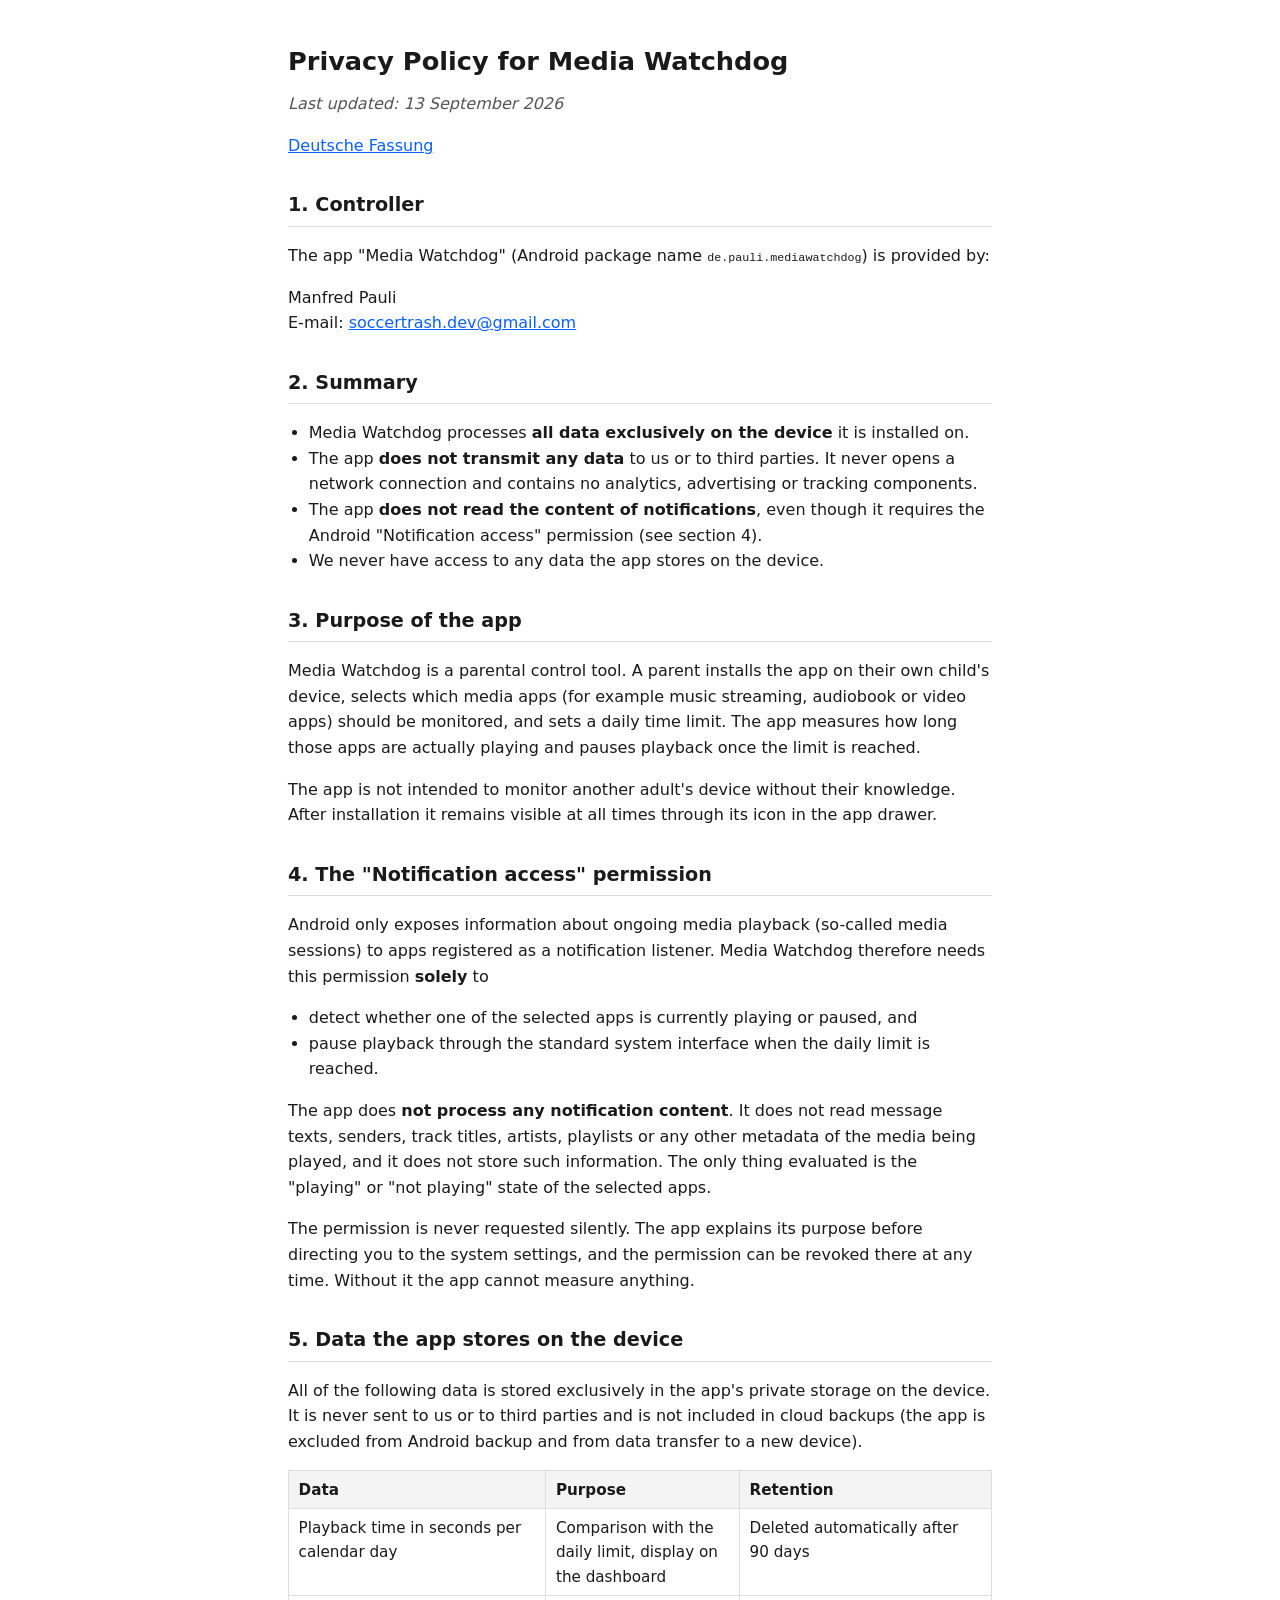
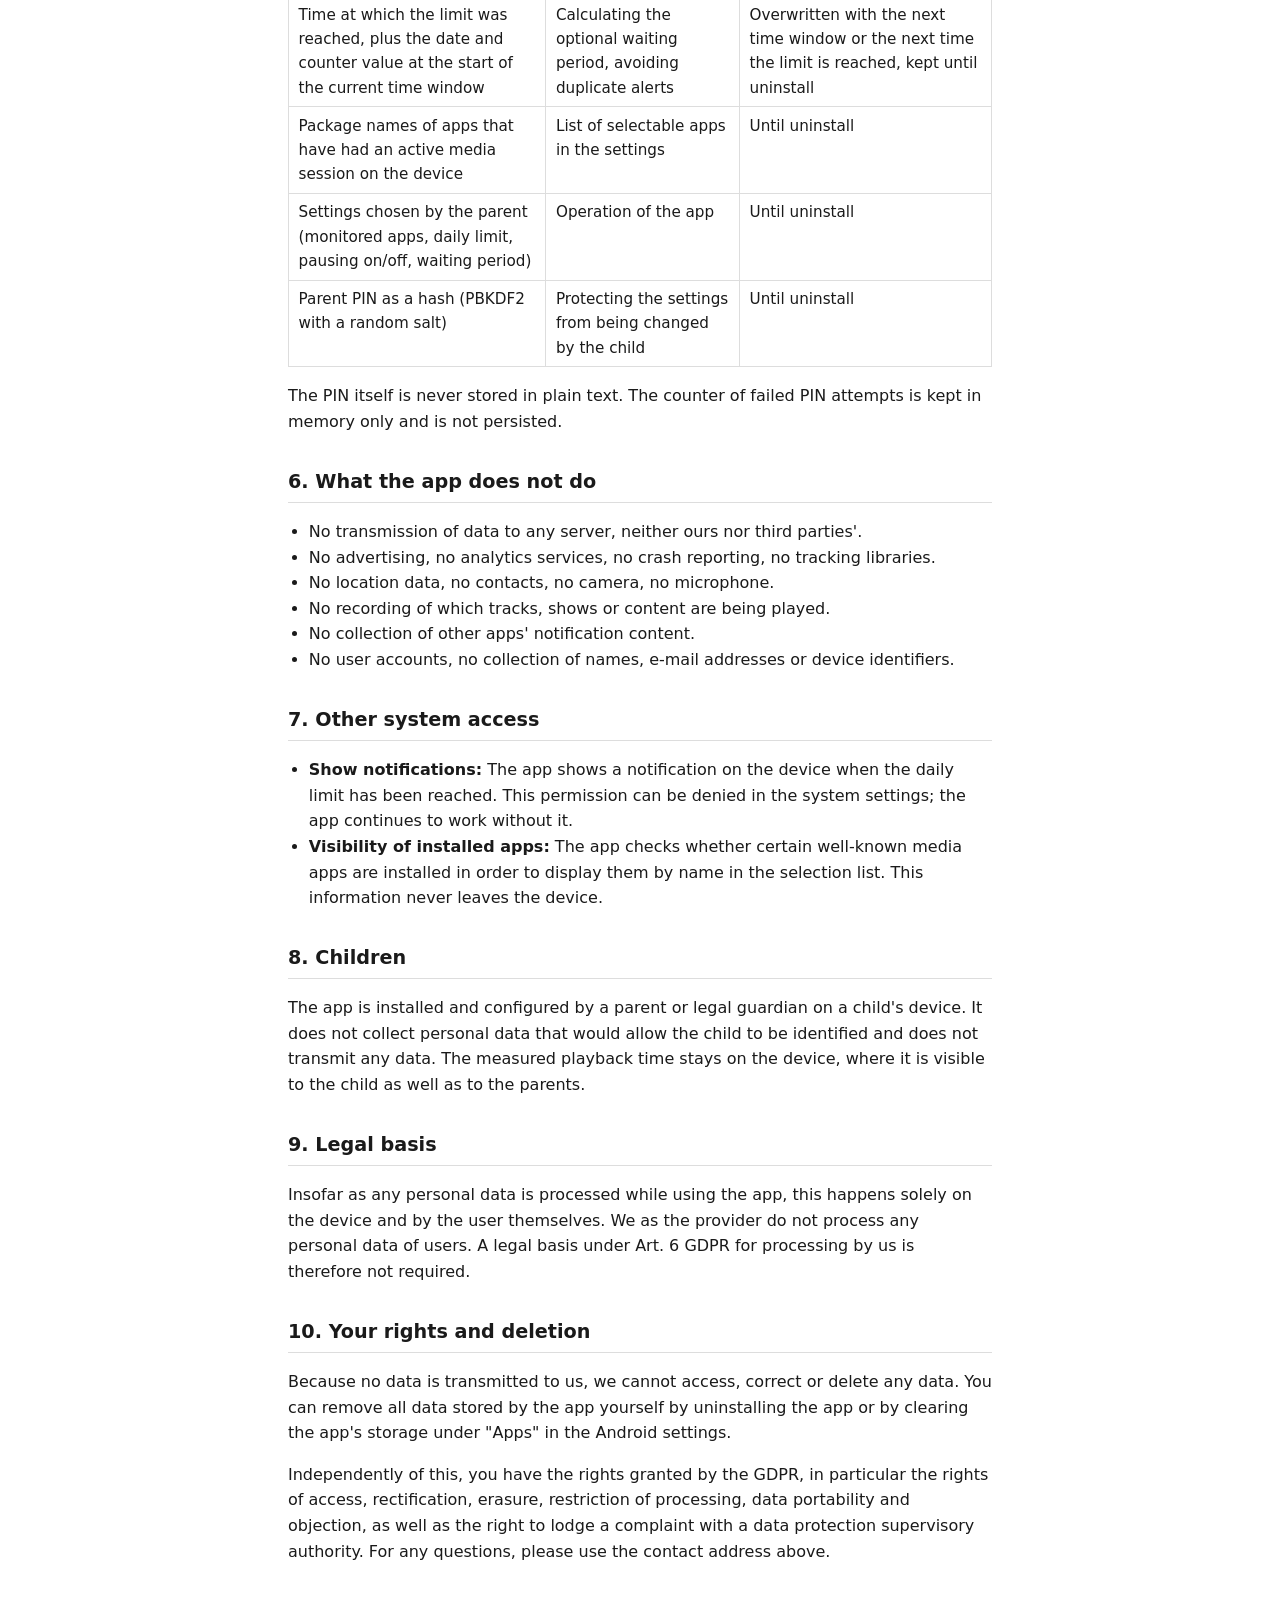
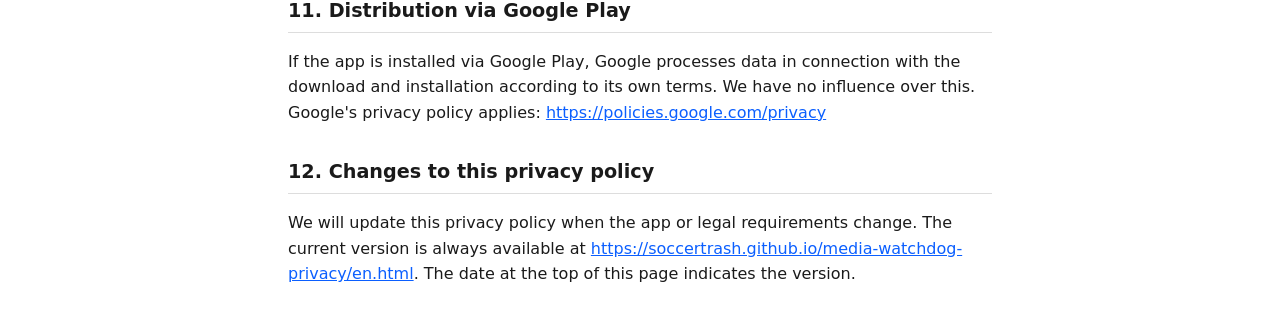
==== en.html @ d50336af "Datenschutzerklärung für die App Media Watchdog Erzeugt aus docs/datenschutz.md und docs/privacy.md " ====
<!DOCTYPE html>
<html lang="en">
<head>
<meta charset="utf-8">
<meta name="viewport" content="width=device-width, initial-scale=1">
<title>Privacy Policy for Media Watchdog</title>
<link rel="stylesheet" href="style.css">
</head>
<body>

<h1>Privacy Policy for Media Watchdog</h1>
<p class="stand">Last updated: 13 September 2026</p>
<p class="lang-switch"><a href="https://soccertrash.github.io/media-watchdog-privacy/">Deutsche Fassung</a></p>

<h2>1. Controller</h2>
<p>The app "Media Watchdog" (Android package name <code>de.pauli.mediawatchdog</code>) is provided by:</p>
<p>Manfred Pauli<br>
E-mail: <a href="mailto:soccertrash.dev@gmail.com">soccertrash.dev@gmail.com</a></p>

<h2>2. Summary</h2>
<ul>
  <li>Media Watchdog processes <strong>all data exclusively on the device</strong> it is installed on.</li>
  <li>The app <strong>does not transmit any data</strong> to us or to third parties. It never opens a network connection and contains no analytics, advertising or tracking components.</li>
  <li>The app <strong>does not read the content of notifications</strong>, even though it requires the Android "Notification access" permission (see section 4).</li>
  <li>We never have access to any data the app stores on the device.</li>
</ul>

<h2>3. Purpose of the app</h2>
<p>Media Watchdog is a parental control tool. A parent installs the app on their own child's device, selects which media apps (for example music streaming, audiobook or video apps) should be monitored, and sets a daily time limit. The app measures how long those apps are actually playing and pauses playback once the limit is reached.</p>
<p>The app is not intended to monitor another adult's device without their knowledge. After installation it remains visible at all times through its icon in the app drawer.</p>

<h2>4. The "Notification access" permission</h2>
<p>Android only exposes information about ongoing media playback (so-called media sessions) to apps registered as a notification listener. Media Watchdog therefore needs this permission <strong>solely</strong> to</p>
<ul>
  <li>detect whether one of the selected apps is currently playing or paused, and</li>
  <li>pause playback through the standard system interface when the daily limit is reached.</li>
</ul>
<p>The app does <strong>not process any notification content</strong>. It does not read message texts, senders, track titles, artists, playlists or any other metadata of the media being played, and it does not store such information. The only thing evaluated is the "playing" or "not playing" state of the selected apps.</p>
<p>The permission is never requested silently. The app explains its purpose before directing you to the system settings, and the permission can be revoked there at any time. Without it the app cannot measure anything.</p>

<h2>5. Data the app stores on the device</h2>
<p>All of the following data is stored exclusively in the app's private storage on the device. It is never sent to us or to third parties and is not included in cloud backups (the app is excluded from Android backup and from data transfer to a new device).</p>
<table>
  <thead><tr><th>Data</th><th>Purpose</th><th>Retention</th></tr></thead>
  <tbody>
    <tr><td>Playback time in seconds per calendar day</td><td>Comparison with the daily limit, display on the dashboard</td><td>Deleted automatically after 90 days</td></tr>
    <tr><td>Time at which the limit was reached, plus the date and counter value at the start of the current time window</td><td>Calculating the optional waiting period, avoiding duplicate alerts</td><td>Overwritten with the next time window or the next time the limit is reached, kept until uninstall</td></tr>
    <tr><td>Package names of apps that have had an active media session on the device</td><td>List of selectable apps in the settings</td><td>Until uninstall</td></tr>
    <tr><td>Settings chosen by the parent (monitored apps, daily limit, pausing on/off, waiting period)</td><td>Operation of the app</td><td>Until uninstall</td></tr>
    <tr><td>Parent PIN as a hash (PBKDF2 with a random salt)</td><td>Protecting the settings from being changed by the child</td><td>Until uninstall</td></tr>
  </tbody>
</table>
<p>The PIN itself is never stored in plain text. The counter of failed PIN attempts is kept in memory only and is not persisted.</p>

<h2>6. What the app does not do</h2>
<ul>
  <li>No transmission of data to any server, neither ours nor third parties'.</li>
  <li>No advertising, no analytics services, no crash reporting, no tracking libraries.</li>
  <li>No location data, no contacts, no camera, no microphone.</li>
  <li>No recording of which tracks, shows or content are being played.</li>
  <li>No collection of other apps' notification content.</li>
  <li>No user accounts, no collection of names, e-mail addresses or device identifiers.</li>
</ul>

<h2>7. Other system access</h2>
<ul>
  <li><strong>Show notifications:</strong> The app shows a notification on the device when the daily limit has been reached. This permission can be denied in the system settings; the app continues to work without it.</li>
  <li><strong>Visibility of installed apps:</strong> The app checks whether certain well-known media apps are installed in order to display them by name in the selection list. This information never leaves the device.</li>
</ul>

<h2>8. Children</h2>
<p>The app is installed and configured by a parent or legal guardian on a child's device. It does not collect personal data that would allow the child to be identified and does not transmit any data. The measured playback time stays on the device, where it is visible to the child as well as to the parents.</p>

<h2>9. Legal basis</h2>
<p>Insofar as any personal data is processed while using the app, this happens solely on the device and by the user themselves. We as the provider do not process any personal data of users. A legal basis under Art. 6 GDPR for processing by us is therefore not required.</p>

<h2>10. Your rights and deletion</h2>
<p>Because no data is transmitted to us, we cannot access, correct or delete any data. You can remove all data stored by the app yourself by uninstalling the app or by clearing the app's storage under "Apps" in the Android settings.</p>
<p>Independently of this, you have the rights granted by the GDPR, in particular the rights of access, rectification, erasure, restriction of processing, data portability and objection, as well as the right to lodge a complaint with a data protection supervisory authority. For any questions, please use the contact address above.</p>

<h2>11. Distribution via Google Play</h2>
<p>If the app is installed via Google Play, Google processes data in connection with the download and installation according to its own terms. We have no influence over this. Google's privacy policy applies: <a href="https://policies.google.com/privacy">https://policies.google.com/privacy</a></p>

<h2>12. Changes to this privacy policy</h2>
<p>We will update this privacy policy when the app or legal requirements change. The current version is always available at <a href="https://soccertrash.github.io/media-watchdog-privacy/en.html">https://soccertrash.github.io/media-watchdog-privacy/en.html</a>. The date at the top of this page indicates the version.</p>

</body>
</html>
---- style.css ----
:root { color-scheme: light dark; }
body {
  font-family: system-ui, -apple-system, "Segoe UI", sans-serif;
  max-width: 44rem; margin: 0 auto; padding: 1.5rem;
  line-height: 1.6; color: #1a1a1a; background: #ffffff;
}
h1 { font-size: 1.6rem; }
h2 { font-size: 1.2rem; margin-top: 2rem; border-bottom: 1px solid #ddd; padding-bottom: 0.3rem; }
.stand { color: #555; font-style: italic; margin-top: -0.5rem; }
.lang-switch { margin: 1rem 0 2rem; }
a { color: #0b5fff; }
ul { padding-left: 1.3rem; }
footer { margin-top: 3rem; color: #555; font-size: 0.9rem; }
@media (prefers-color-scheme: dark) {
  body { background: #121212; color: #e6e6e6; }
  h2 { border-bottom-color: #333; }
  .stand, footer { color: #aaa; }
  a { color: #7fb0ff; }
}
table { border-collapse: collapse; width: 100%; margin: 1rem 0; font-size: 0.95rem; }
th, td { border: 1px solid #ddd; padding: 0.4rem 0.6rem; text-align: left; vertical-align: top; }
th { background: #f4f4f4; }
code { font-size: 0.9em; }
@media (prefers-color-scheme: dark) {
  th, td { border-color: #333; }
  th { background: #1e1e1e; }
}
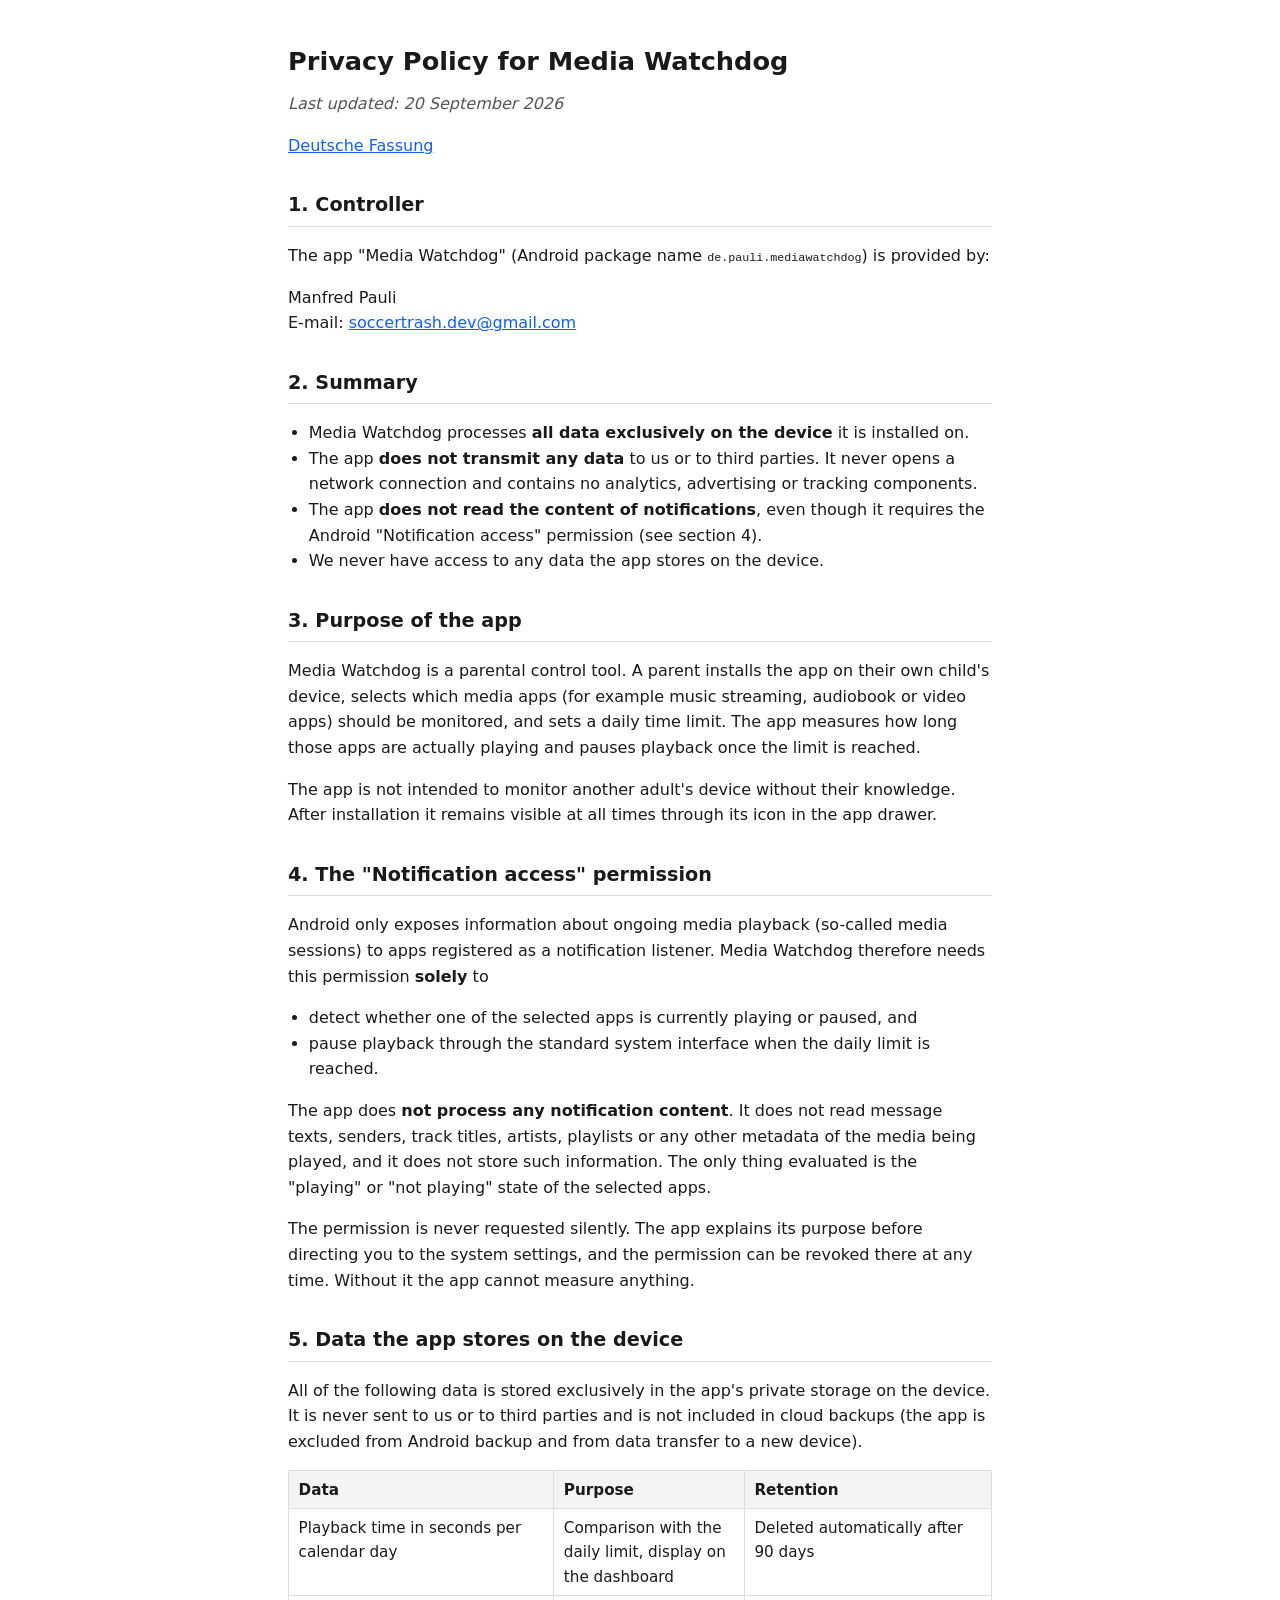
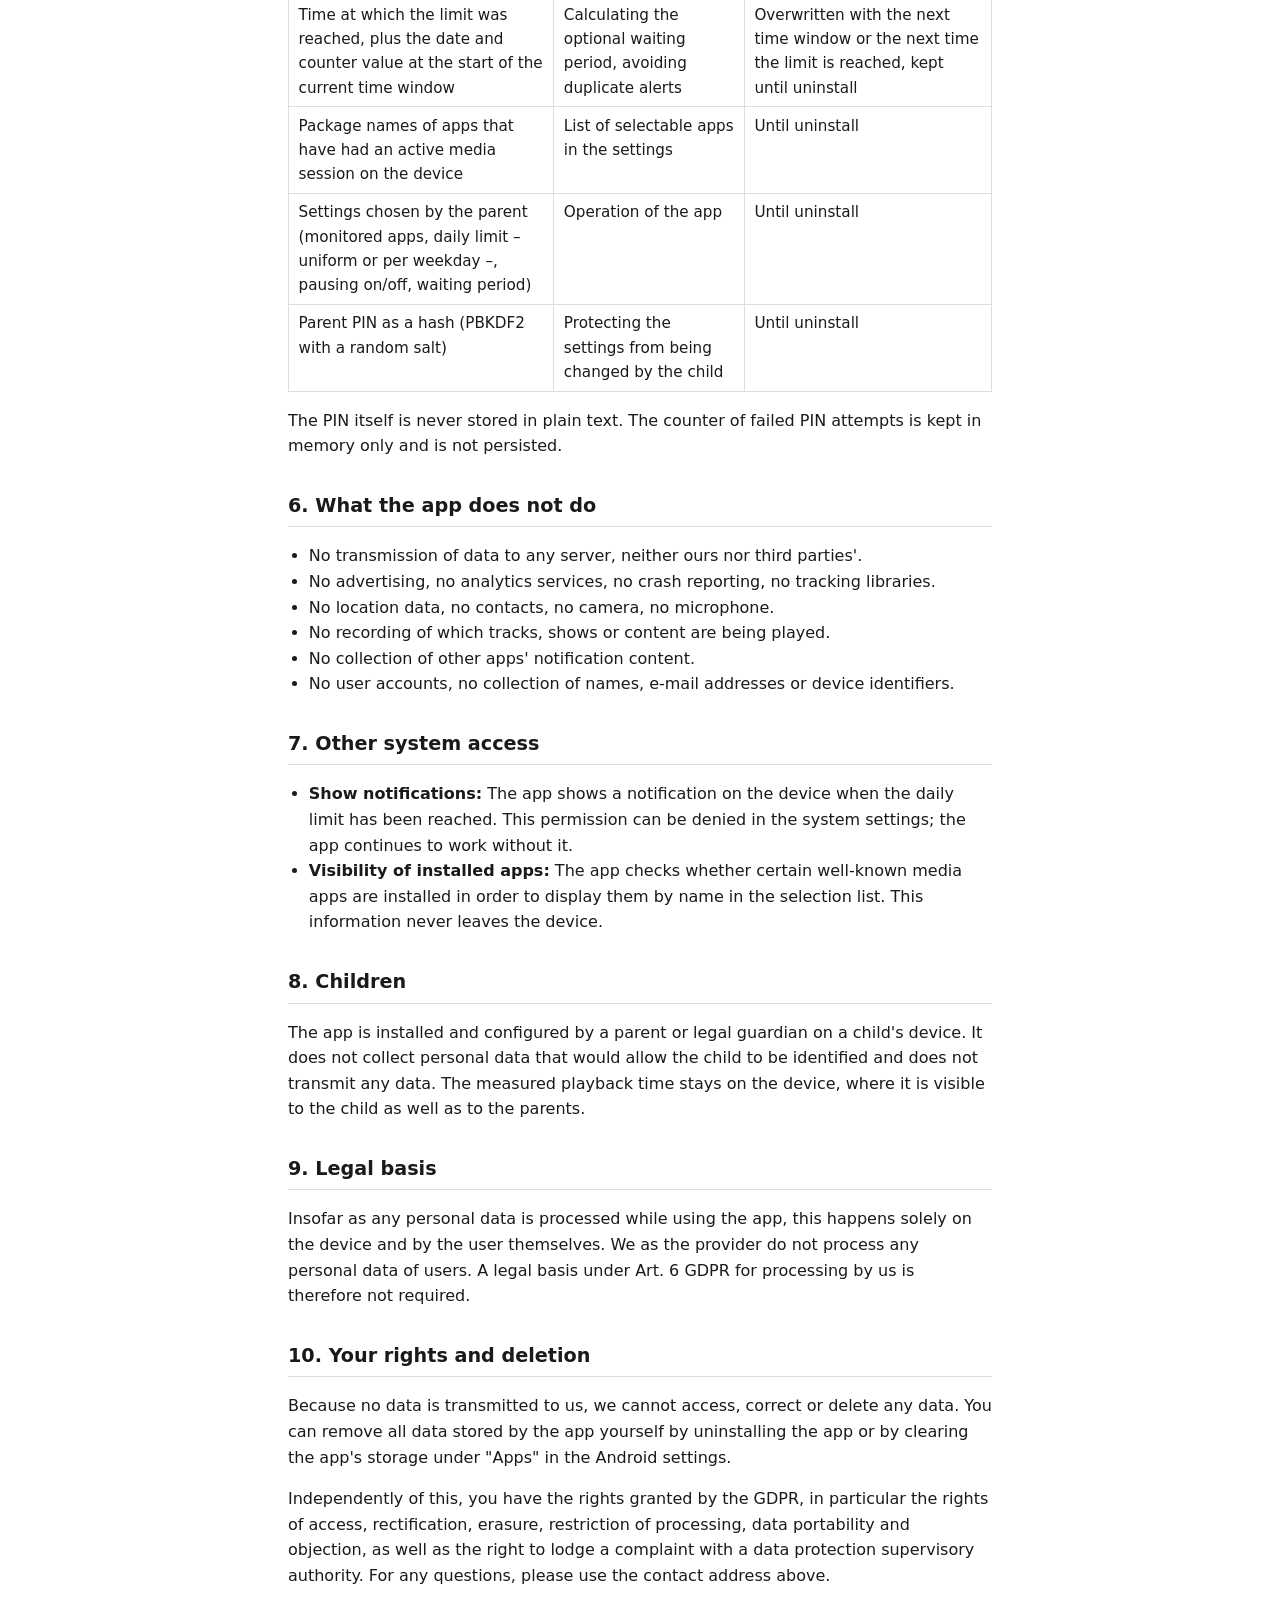
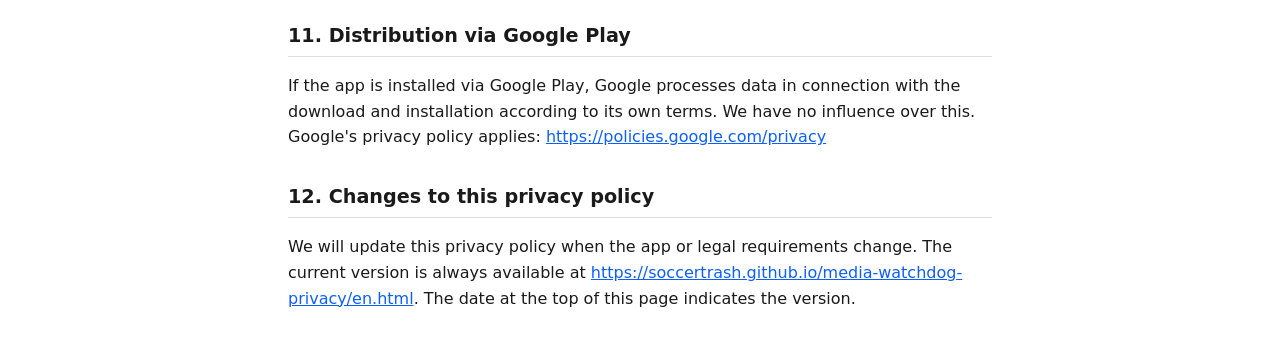
==== commit 8600b474: "Tageslimit einheitlich oder je Wochentag, Stand 20.09.2026 Erzeugt aus docs/datenschutz.md und docs/" ====
--- a/en.html
+++ b/en.html
@@ -9,7 +9,7 @@
 <body>
 
 <h1>Privacy Policy for Media Watchdog</h1>
-<p class="stand">Last updated: 13 September 2026</p>
+<p class="stand">Last updated: 20 September 2026</p>
 <p class="lang-switch"><a href="https://soccertrash.github.io/media-watchdog-privacy/">Deutsche Fassung</a></p>
 
 <h2>1. Controller</h2>
@@ -46,7 +46,7 @@
     <tr><td>Playback time in seconds per calendar day</td><td>Comparison with the daily limit, display on the dashboard</td><td>Deleted automatically after 90 days</td></tr>
     <tr><td>Time at which the limit was reached, plus the date and counter value at the start of the current time window</td><td>Calculating the optional waiting period, avoiding duplicate alerts</td><td>Overwritten with the next time window or the next time the limit is reached, kept until uninstall</td></tr>
     <tr><td>Package names of apps that have had an active media session on the device</td><td>List of selectable apps in the settings</td><td>Until uninstall</td></tr>
-    <tr><td>Settings chosen by the parent (monitored apps, daily limit, pausing on/off, waiting period)</td><td>Operation of the app</td><td>Until uninstall</td></tr>
+    <tr><td>Settings chosen by the parent (monitored apps, daily limit – uniform or per weekday –, pausing on/off, waiting period)</td><td>Operation of the app</td><td>Until uninstall</td></tr>
     <tr><td>Parent PIN as a hash (PBKDF2 with a random salt)</td><td>Protecting the settings from being changed by the child</td><td>Until uninstall</td></tr>
   </tbody>
 </table>
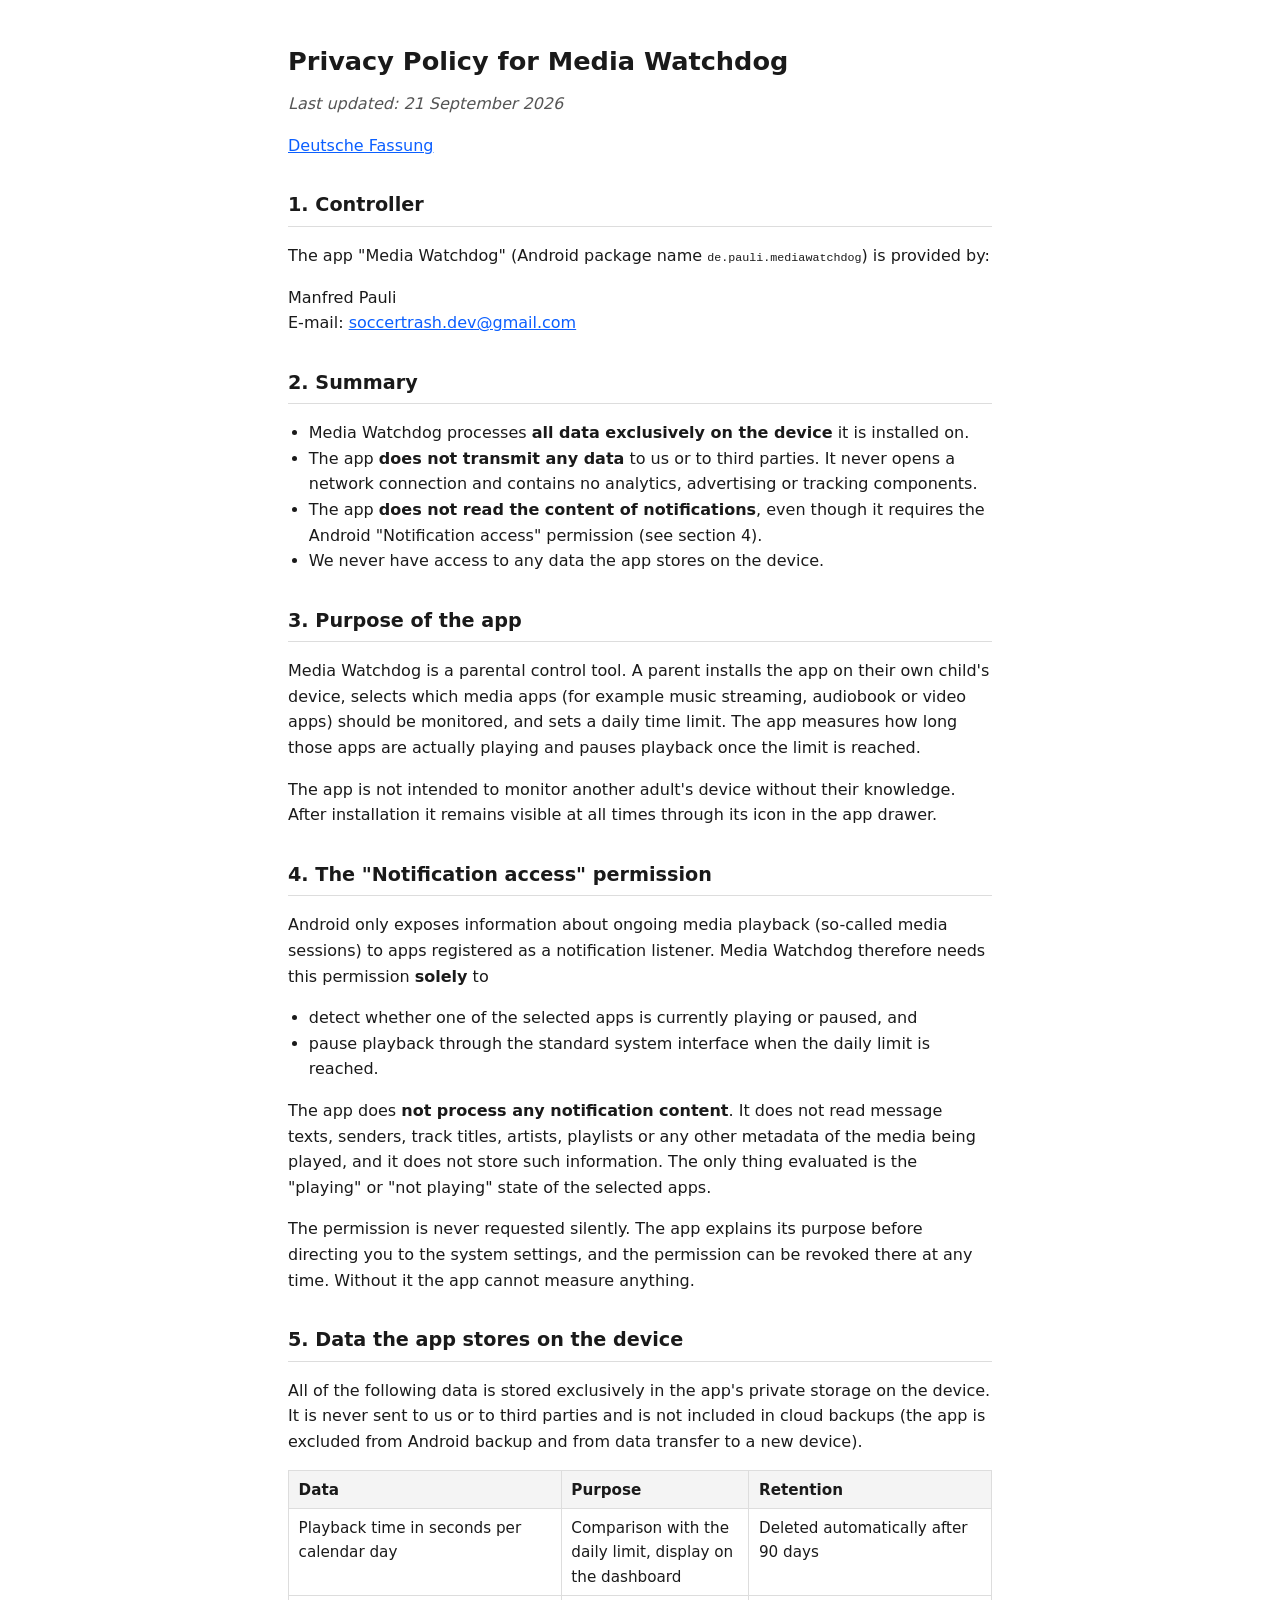
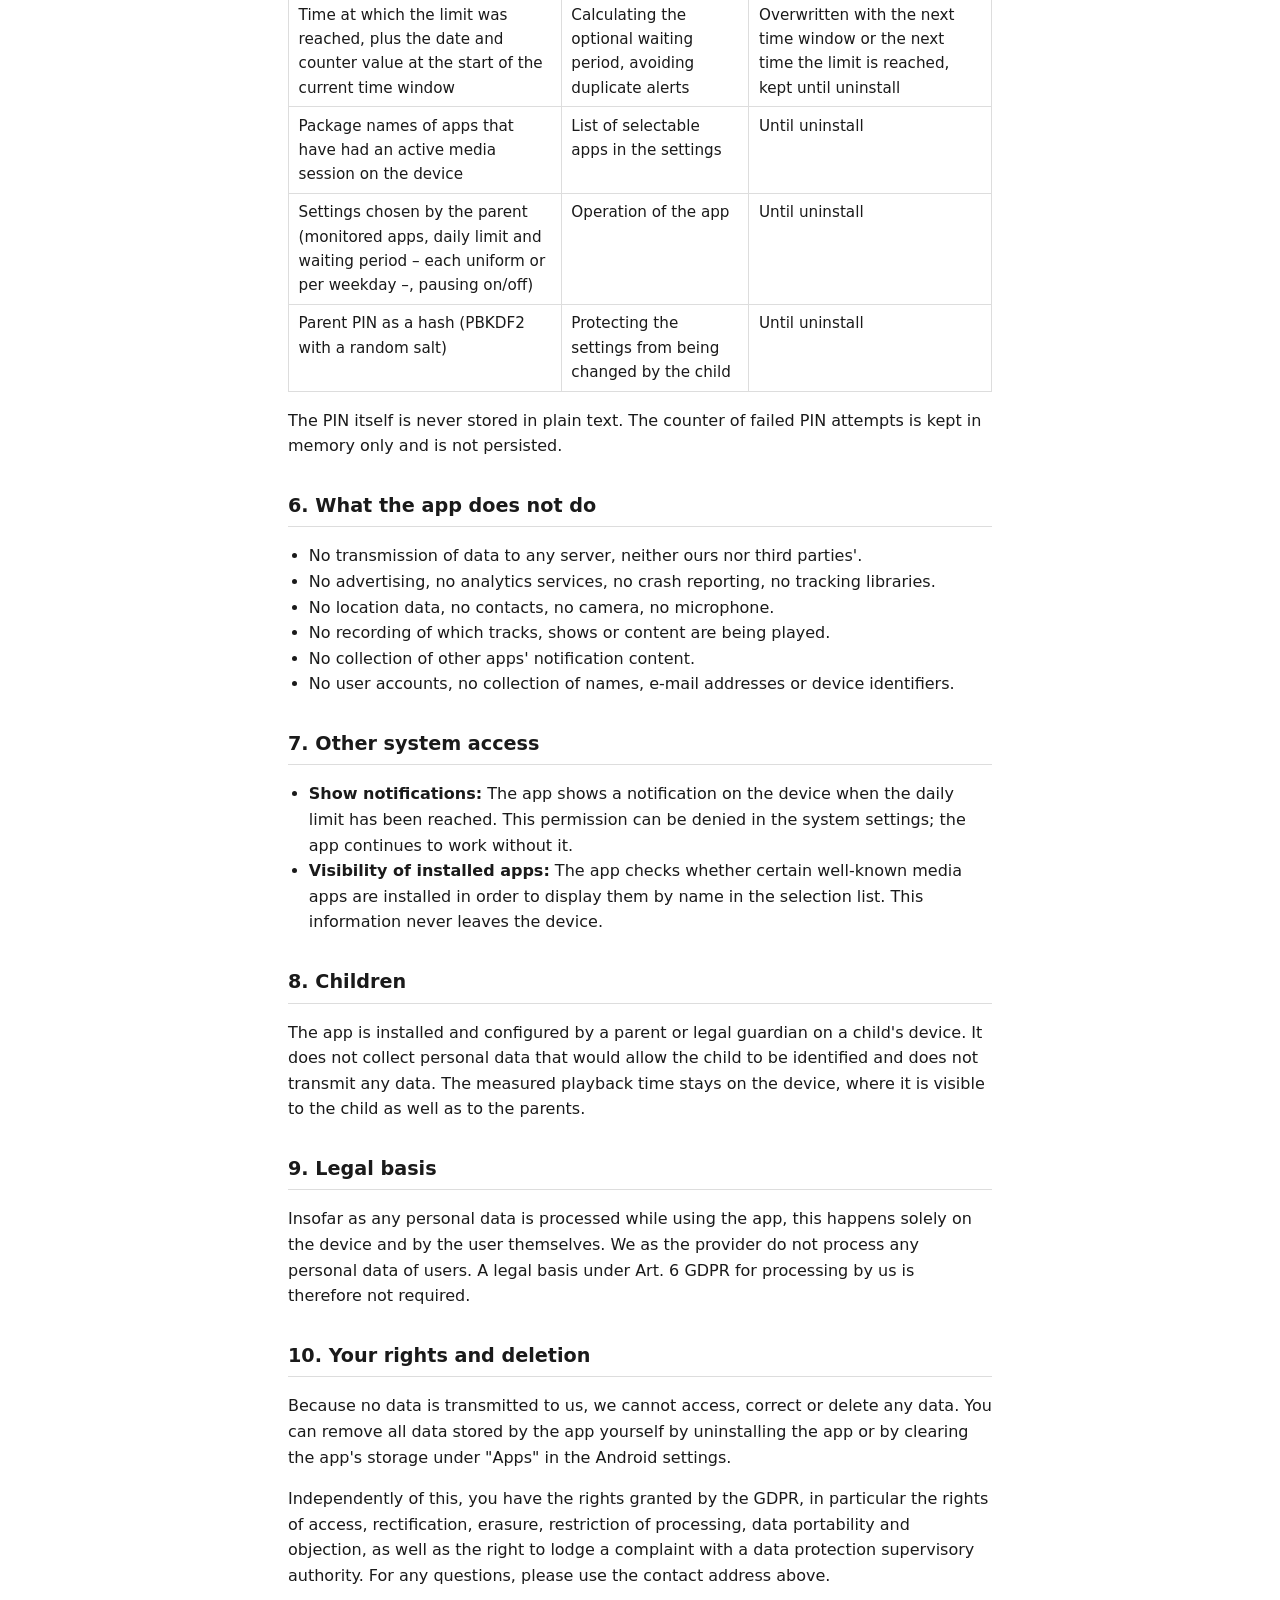
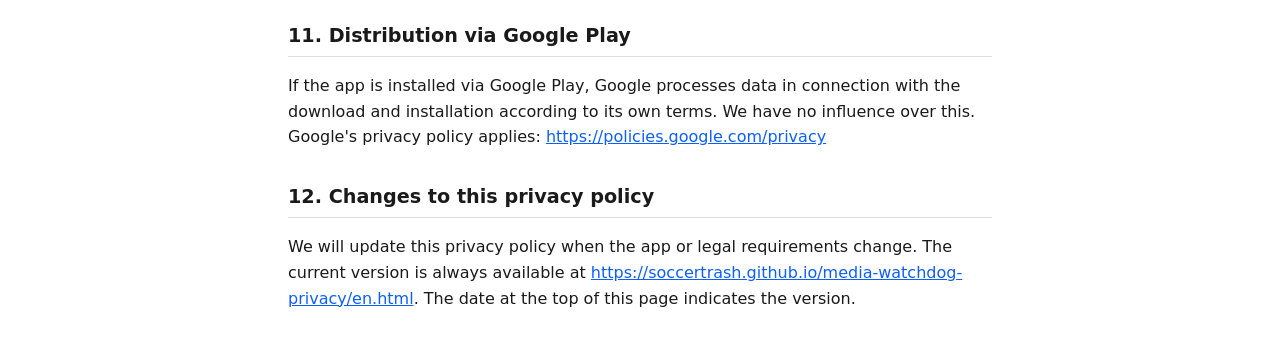
==== commit 362d0e83: "Datenschutzerklärung, Stand 21. September 2026 Erzeugt aus docs/datenschutz.md und docs/privacy.md i" ====
--- a/en.html
+++ b/en.html
@@ -9,7 +9,7 @@
 <body>
 
 <h1>Privacy Policy for Media Watchdog</h1>
-<p class="stand">Last updated: 20 September 2026</p>
+<p class="stand">Last updated: 21 September 2026</p>
 <p class="lang-switch"><a href="https://soccertrash.github.io/media-watchdog-privacy/">Deutsche Fassung</a></p>
 
 <h2>1. Controller</h2>
@@ -46,7 +46,7 @@
     <tr><td>Playback time in seconds per calendar day</td><td>Comparison with the daily limit, display on the dashboard</td><td>Deleted automatically after 90 days</td></tr>
     <tr><td>Time at which the limit was reached, plus the date and counter value at the start of the current time window</td><td>Calculating the optional waiting period, avoiding duplicate alerts</td><td>Overwritten with the next time window or the next time the limit is reached, kept until uninstall</td></tr>
     <tr><td>Package names of apps that have had an active media session on the device</td><td>List of selectable apps in the settings</td><td>Until uninstall</td></tr>
-    <tr><td>Settings chosen by the parent (monitored apps, daily limit – uniform or per weekday –, pausing on/off, waiting period)</td><td>Operation of the app</td><td>Until uninstall</td></tr>
+    <tr><td>Settings chosen by the parent (monitored apps, daily limit and waiting period – each uniform or per weekday –, pausing on/off)</td><td>Operation of the app</td><td>Until uninstall</td></tr>
     <tr><td>Parent PIN as a hash (PBKDF2 with a random salt)</td><td>Protecting the settings from being changed by the child</td><td>Until uninstall</td></tr>
   </tbody>
 </table>
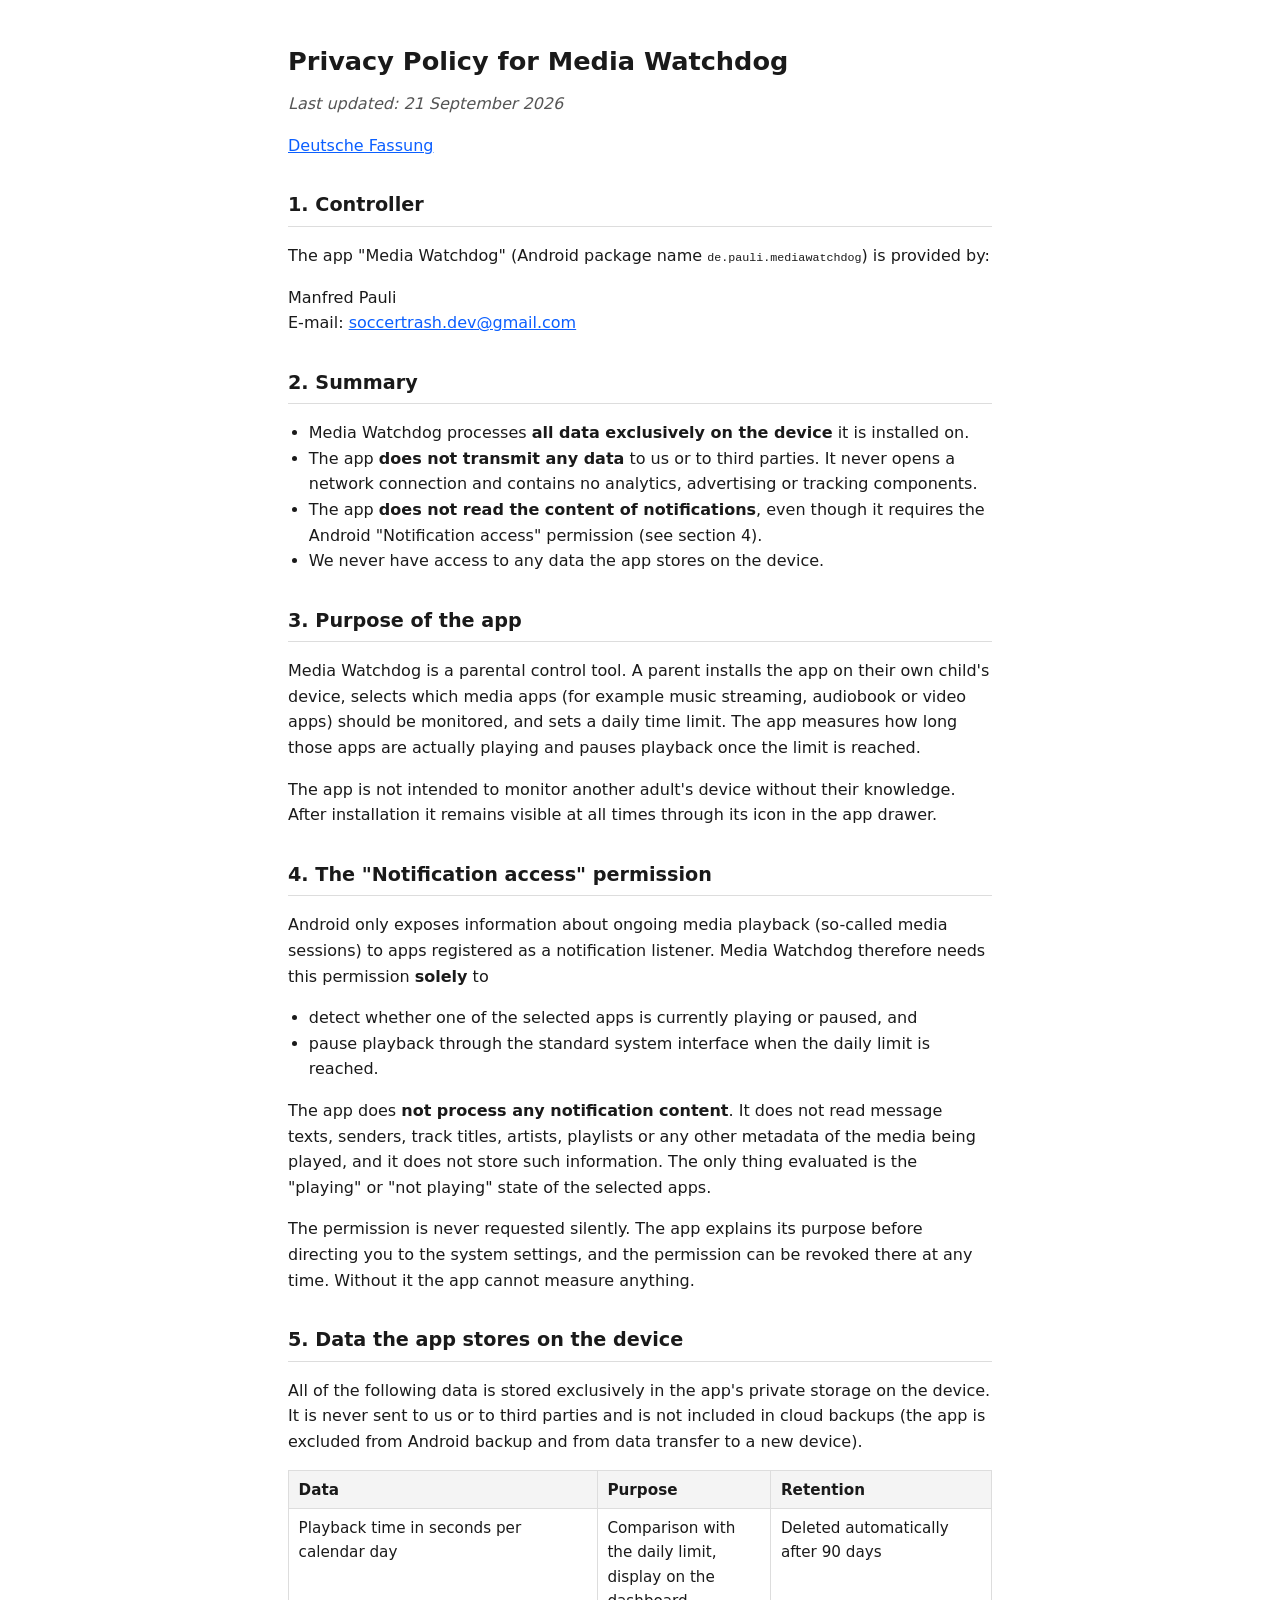
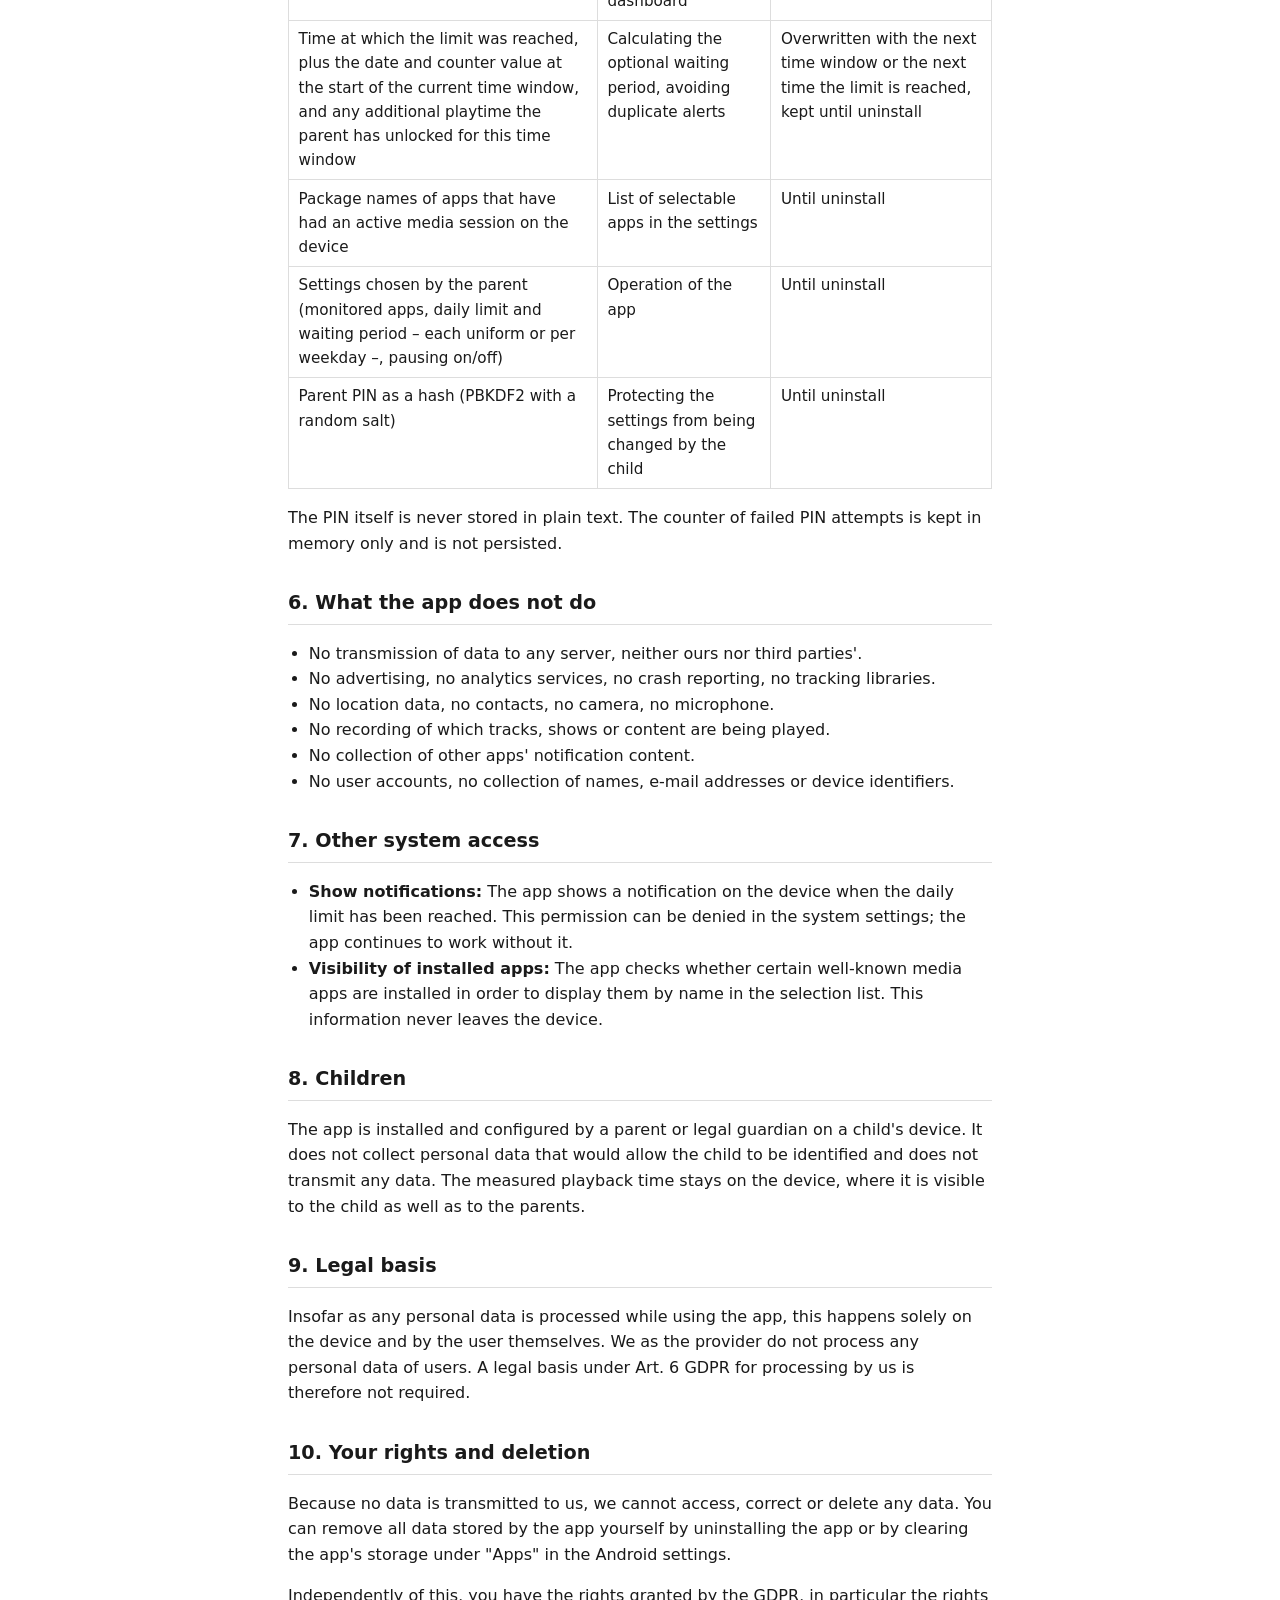
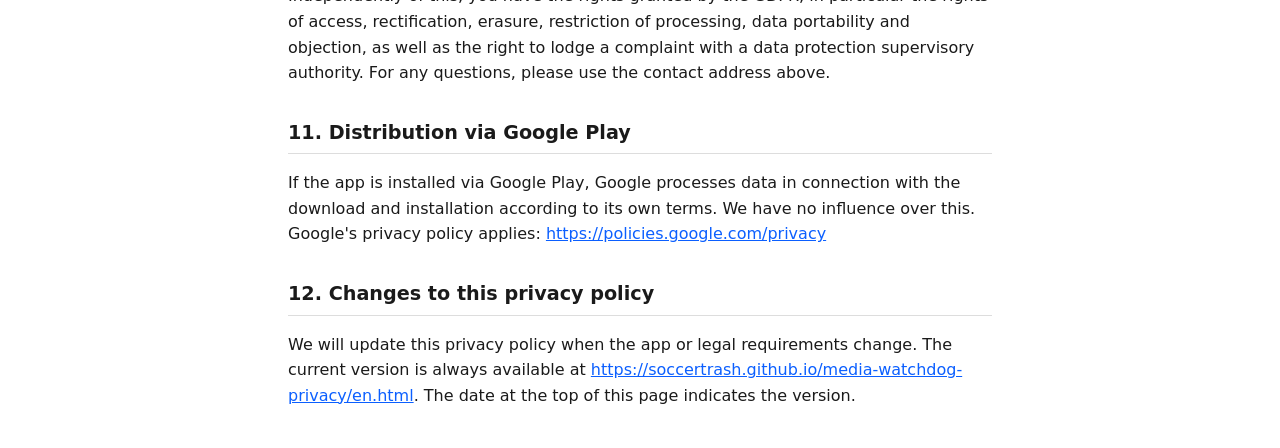
==== commit 8fb817e9: "Datenschutzerklärung, Stand 21. September 2026 Erzeugt aus docs/datenschutz.md und docs/privacy.md i" ====
--- a/en.html
+++ b/en.html
@@ -44,7 +44,7 @@
   <thead><tr><th>Data</th><th>Purpose</th><th>Retention</th></tr></thead>
   <tbody>
     <tr><td>Playback time in seconds per calendar day</td><td>Comparison with the daily limit, display on the dashboard</td><td>Deleted automatically after 90 days</td></tr>
-    <tr><td>Time at which the limit was reached, plus the date and counter value at the start of the current time window</td><td>Calculating the optional waiting period, avoiding duplicate alerts</td><td>Overwritten with the next time window or the next time the limit is reached, kept until uninstall</td></tr>
+    <tr><td>Time at which the limit was reached, plus the date and counter value at the start of the current time window, and any additional playtime the parent has unlocked for this time window</td><td>Calculating the optional waiting period, avoiding duplicate alerts</td><td>Overwritten with the next time window or the next time the limit is reached, kept until uninstall</td></tr>
     <tr><td>Package names of apps that have had an active media session on the device</td><td>List of selectable apps in the settings</td><td>Until uninstall</td></tr>
     <tr><td>Settings chosen by the parent (monitored apps, daily limit and waiting period – each uniform or per weekday –, pausing on/off)</td><td>Operation of the app</td><td>Until uninstall</td></tr>
     <tr><td>Parent PIN as a hash (PBKDF2 with a random salt)</td><td>Protecting the settings from being changed by the child</td><td>Until uninstall</td></tr>
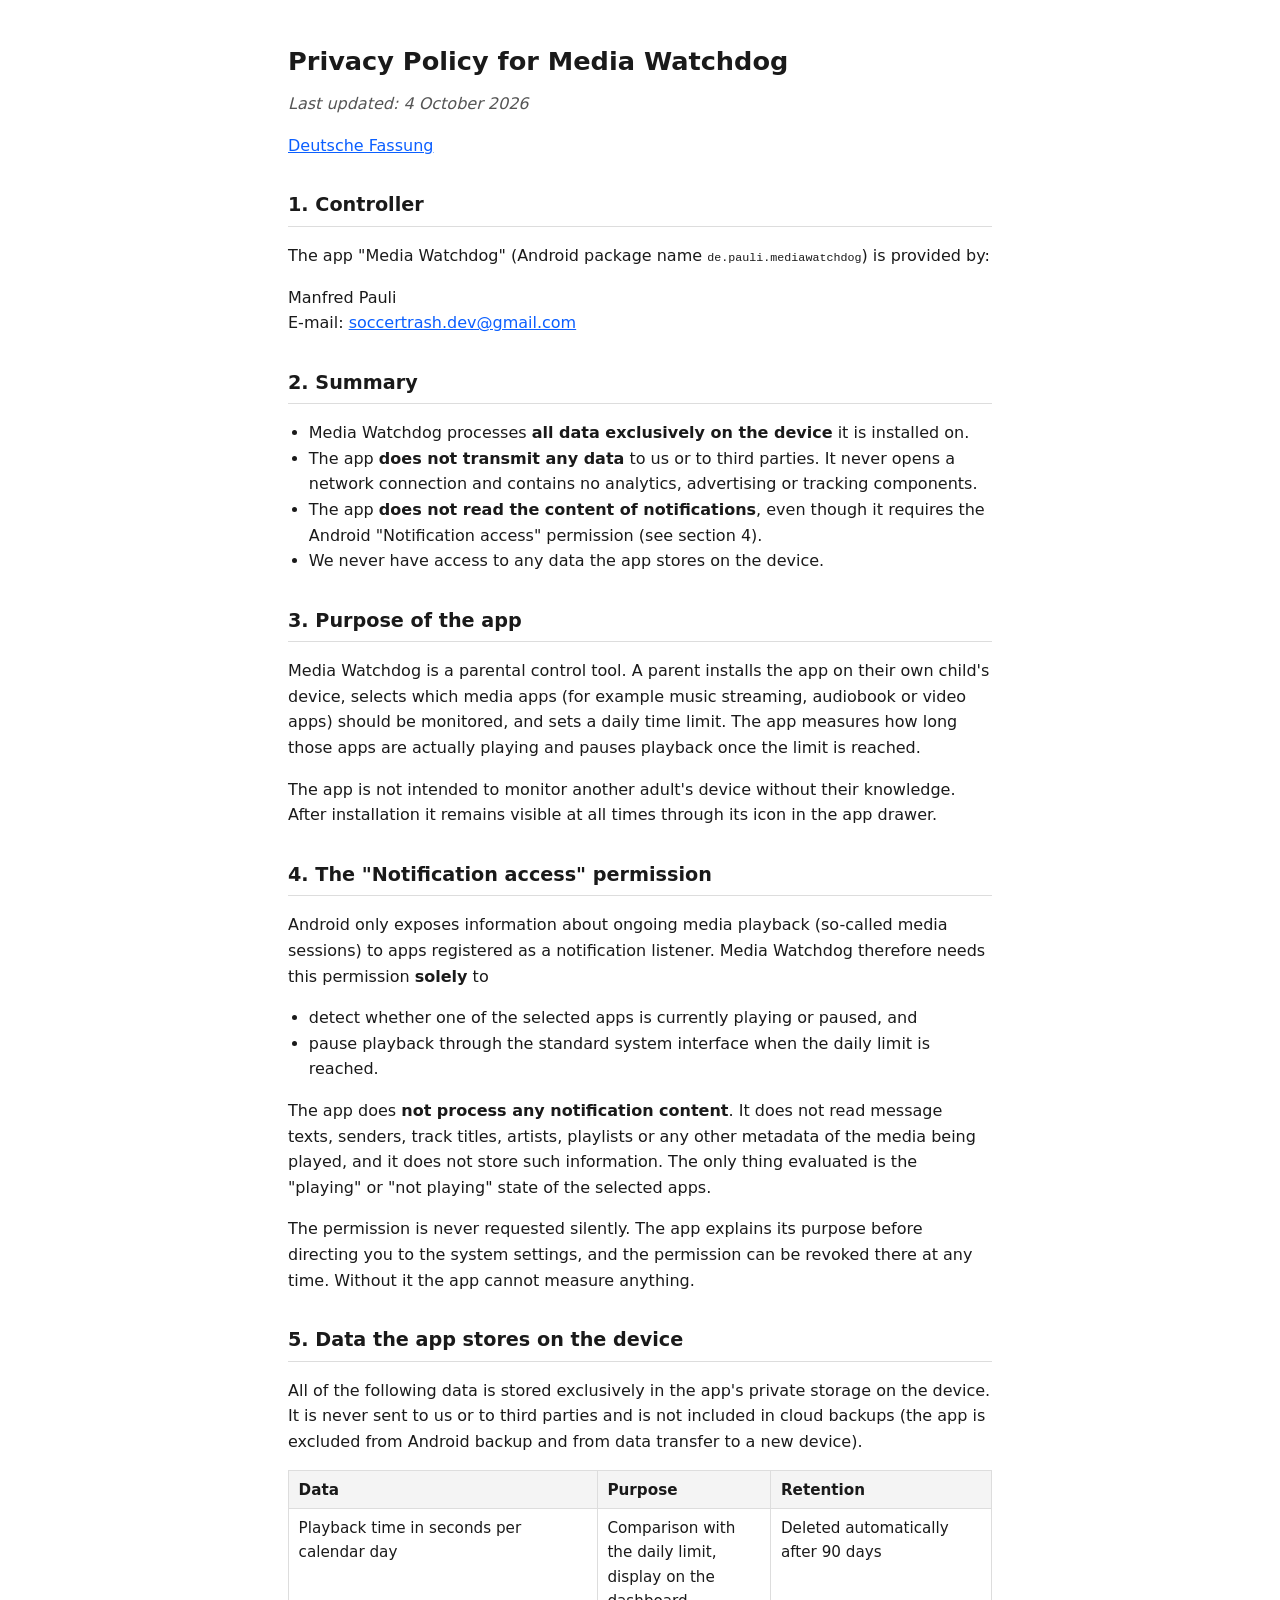
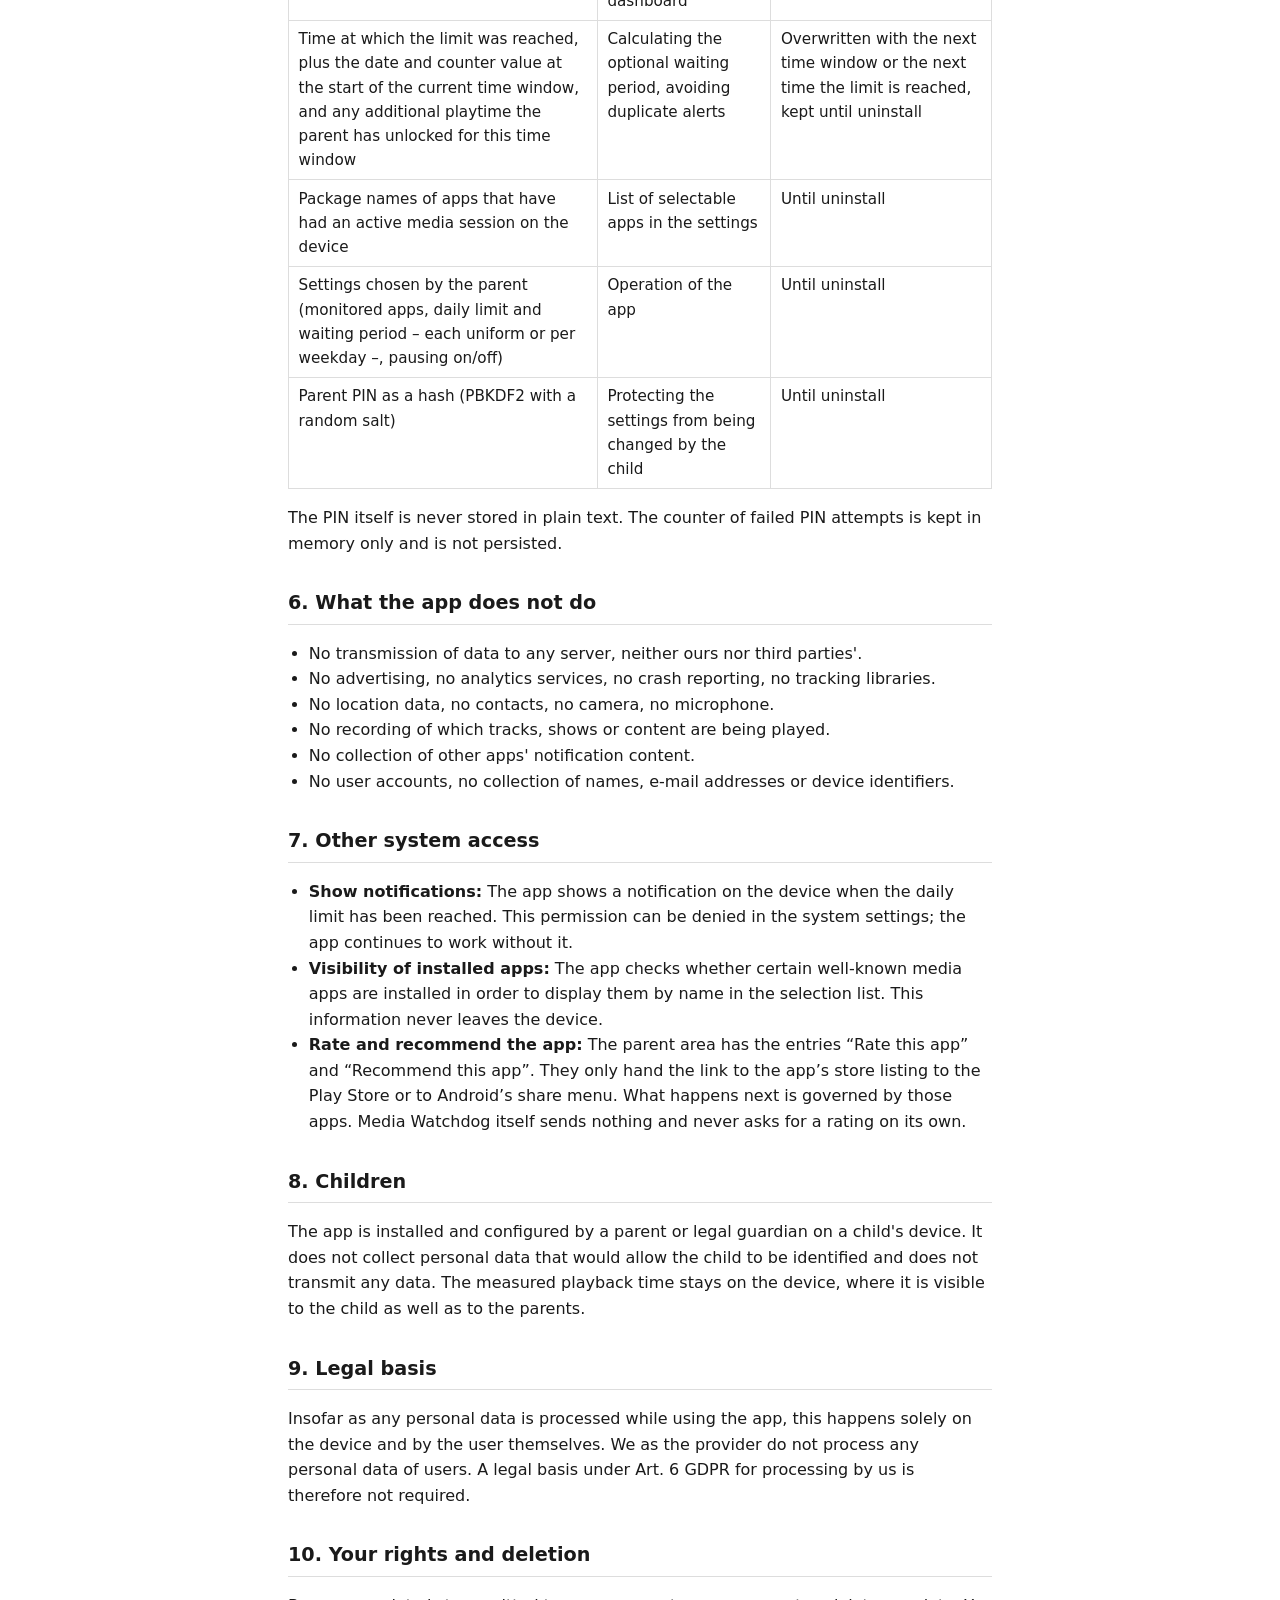
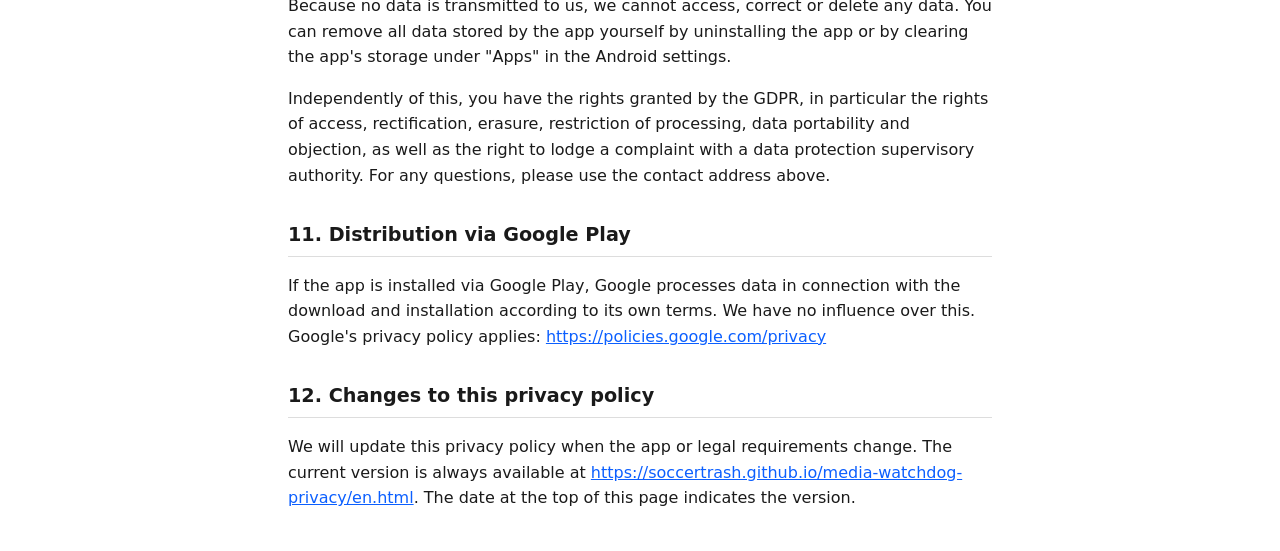
==== commit fdca4b36: "Datenschutzerklärung, Stand 4. Oktober 2026 Erzeugt aus docs/datenschutz.md und docs/privacy.md im p" ====
--- a/en.html
+++ b/en.html
@@ -9,7 +9,7 @@
 <body>
 
 <h1>Privacy Policy for Media Watchdog</h1>
-<p class="stand">Last updated: 21 September 2026</p>
+<p class="stand">Last updated: 4 October 2026</p>
 <p class="lang-switch"><a href="https://soccertrash.github.io/media-watchdog-privacy/">Deutsche Fassung</a></p>
 
 <h2>1. Controller</h2>
@@ -66,6 +66,7 @@
 <ul>
   <li><strong>Show notifications:</strong> The app shows a notification on the device when the daily limit has been reached. This permission can be denied in the system settings; the app continues to work without it.</li>
   <li><strong>Visibility of installed apps:</strong> The app checks whether certain well-known media apps are installed in order to display them by name in the selection list. This information never leaves the device.</li>
+  <li><strong>Rate and recommend the app:</strong> The parent area has the entries “Rate this app” and “Recommend this app”. They only hand the link to the app’s store listing to the Play Store or to Android’s share menu. What happens next is governed by those apps. Media Watchdog itself sends nothing and never asks for a rating on its own.</li>
 </ul>
 
 <h2>8. Children</h2>
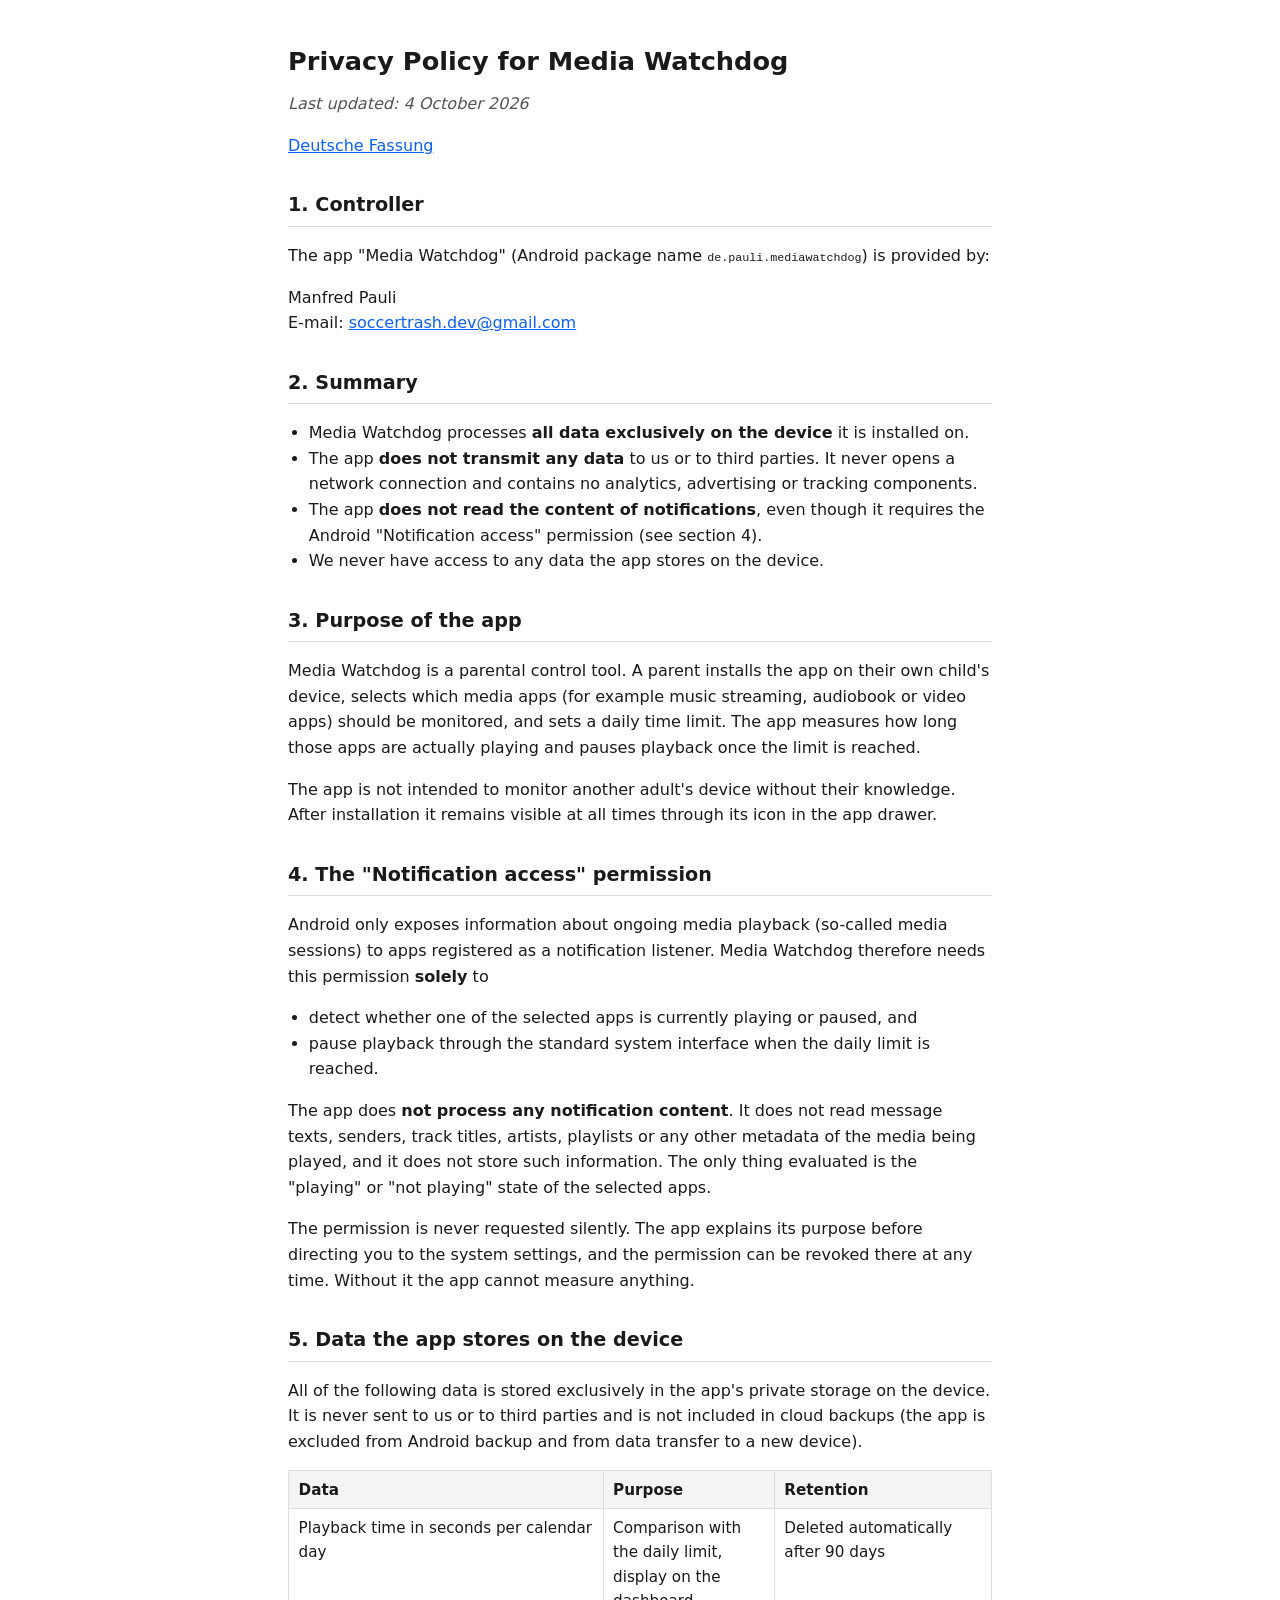
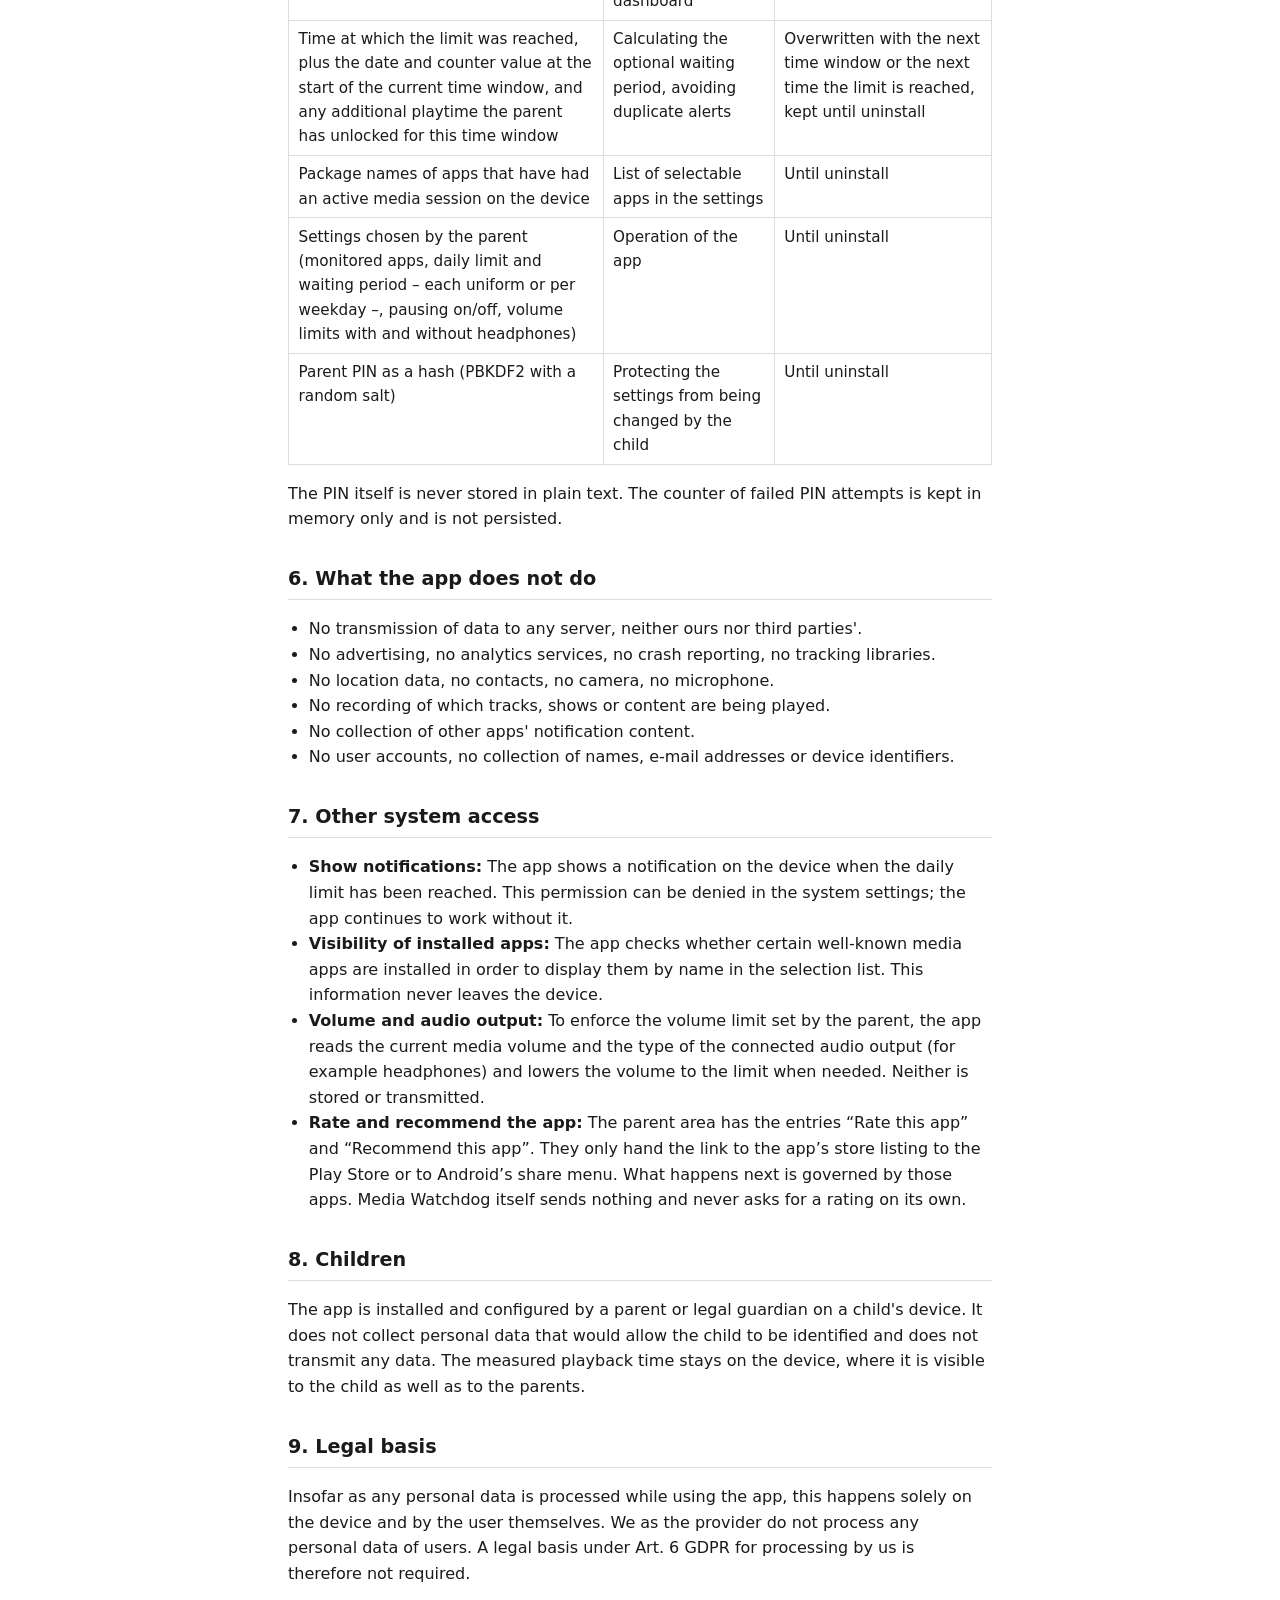
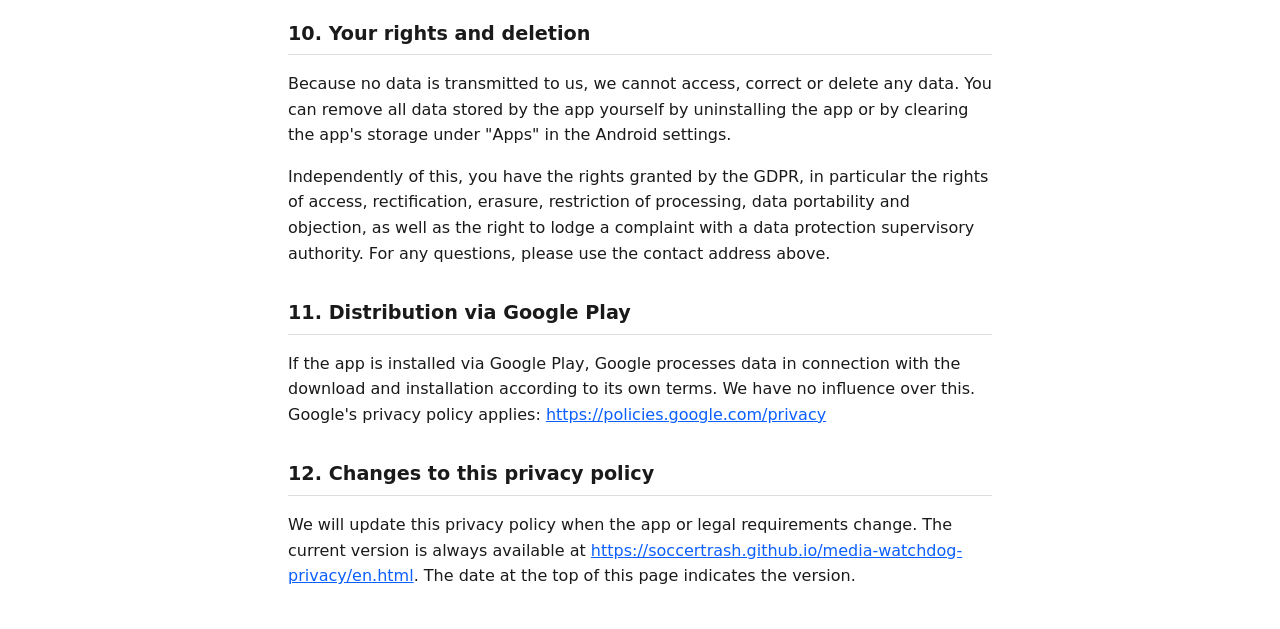
==== commit 2ff46a84: "Datenschutzerklärung, Stand 4. Oktober 2026 Erzeugt aus docs/datenschutz.md und docs/privacy.md im p" ====
--- a/en.html
+++ b/en.html
@@ -46,7 +46,7 @@
     <tr><td>Playback time in seconds per calendar day</td><td>Comparison with the daily limit, display on the dashboard</td><td>Deleted automatically after 90 days</td></tr>
     <tr><td>Time at which the limit was reached, plus the date and counter value at the start of the current time window, and any additional playtime the parent has unlocked for this time window</td><td>Calculating the optional waiting period, avoiding duplicate alerts</td><td>Overwritten with the next time window or the next time the limit is reached, kept until uninstall</td></tr>
     <tr><td>Package names of apps that have had an active media session on the device</td><td>List of selectable apps in the settings</td><td>Until uninstall</td></tr>
-    <tr><td>Settings chosen by the parent (monitored apps, daily limit and waiting period – each uniform or per weekday –, pausing on/off)</td><td>Operation of the app</td><td>Until uninstall</td></tr>
+    <tr><td>Settings chosen by the parent (monitored apps, daily limit and waiting period – each uniform or per weekday –, pausing on/off, volume limits with and without headphones)</td><td>Operation of the app</td><td>Until uninstall</td></tr>
     <tr><td>Parent PIN as a hash (PBKDF2 with a random salt)</td><td>Protecting the settings from being changed by the child</td><td>Until uninstall</td></tr>
   </tbody>
 </table>
@@ -66,6 +66,7 @@
 <ul>
   <li><strong>Show notifications:</strong> The app shows a notification on the device when the daily limit has been reached. This permission can be denied in the system settings; the app continues to work without it.</li>
   <li><strong>Visibility of installed apps:</strong> The app checks whether certain well-known media apps are installed in order to display them by name in the selection list. This information never leaves the device.</li>
+  <li><strong>Volume and audio output:</strong> To enforce the volume limit set by the parent, the app reads the current media volume and the type of the connected audio output (for example headphones) and lowers the volume to the limit when needed. Neither is stored or transmitted.</li>
   <li><strong>Rate and recommend the app:</strong> The parent area has the entries “Rate this app” and “Recommend this app”. They only hand the link to the app’s store listing to the Play Store or to Android’s share menu. What happens next is governed by those apps. Media Watchdog itself sends nothing and never asks for a rating on its own.</li>
 </ul>
 
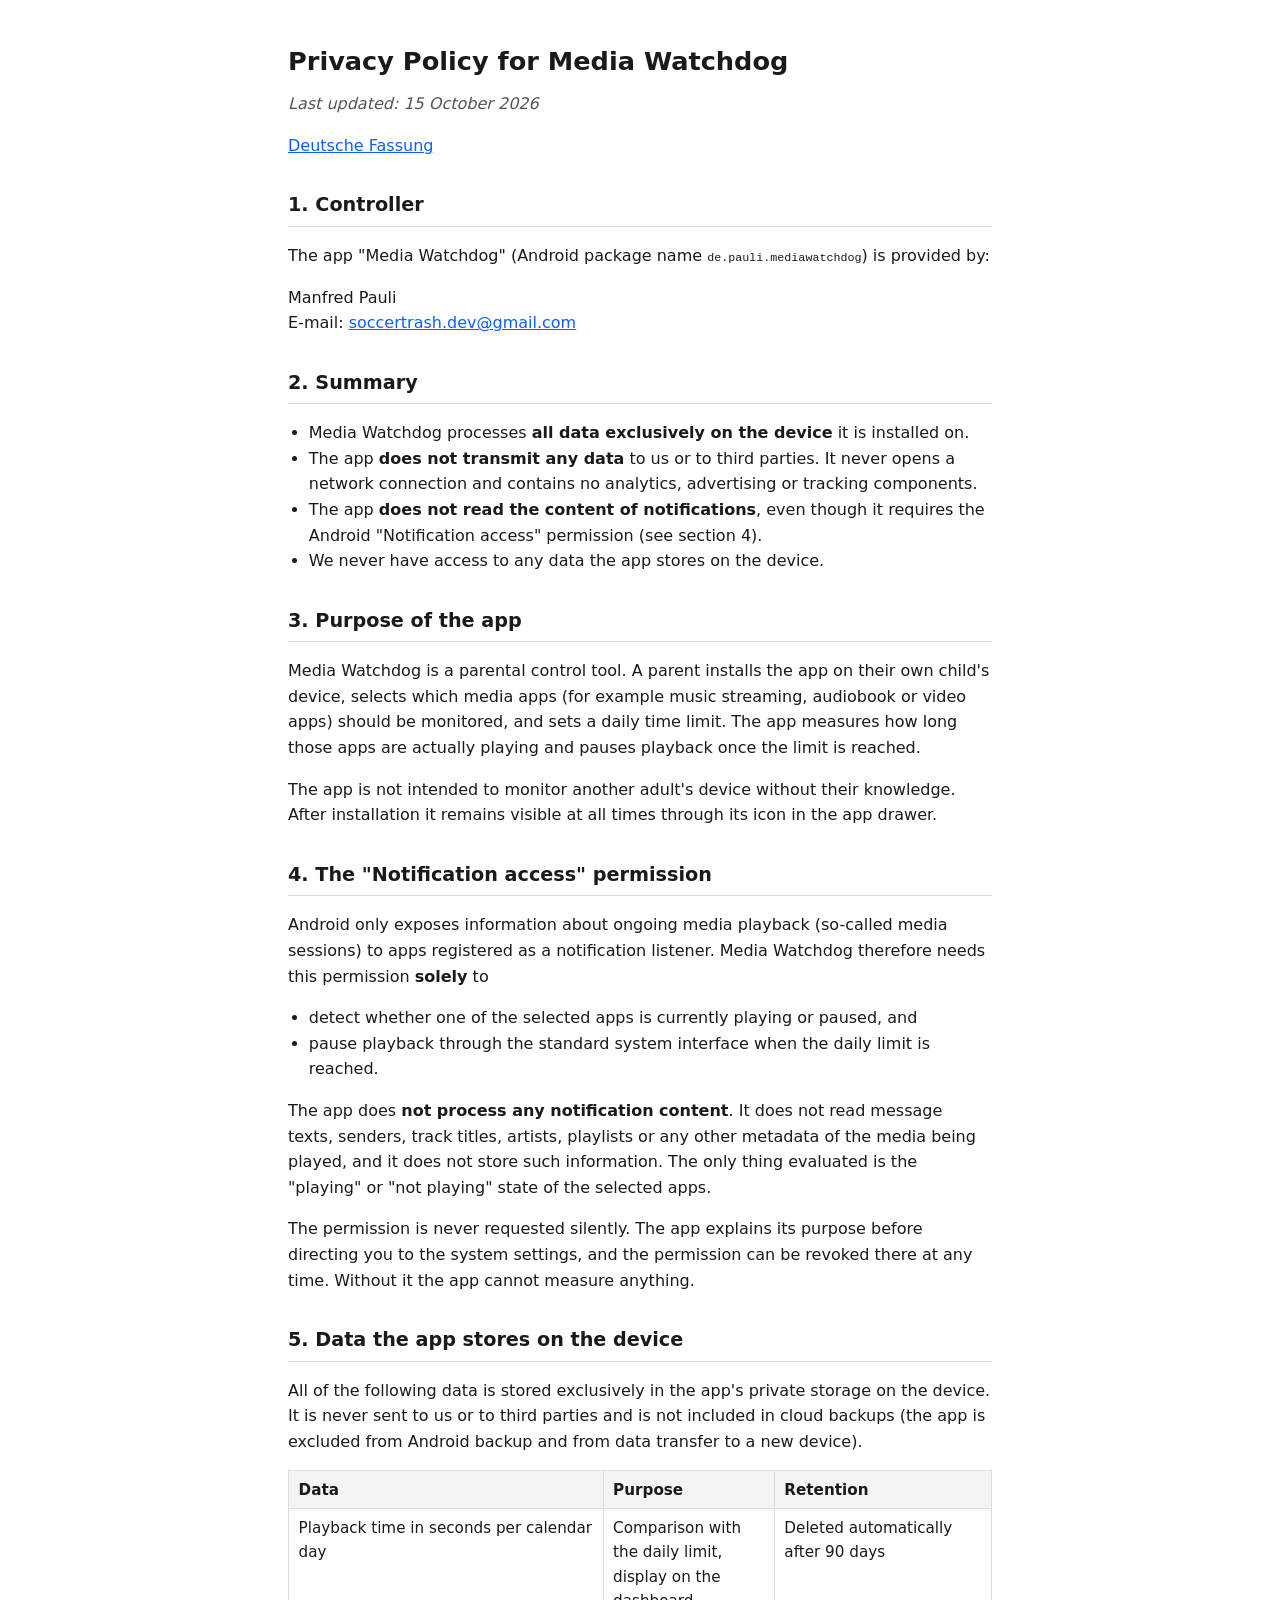
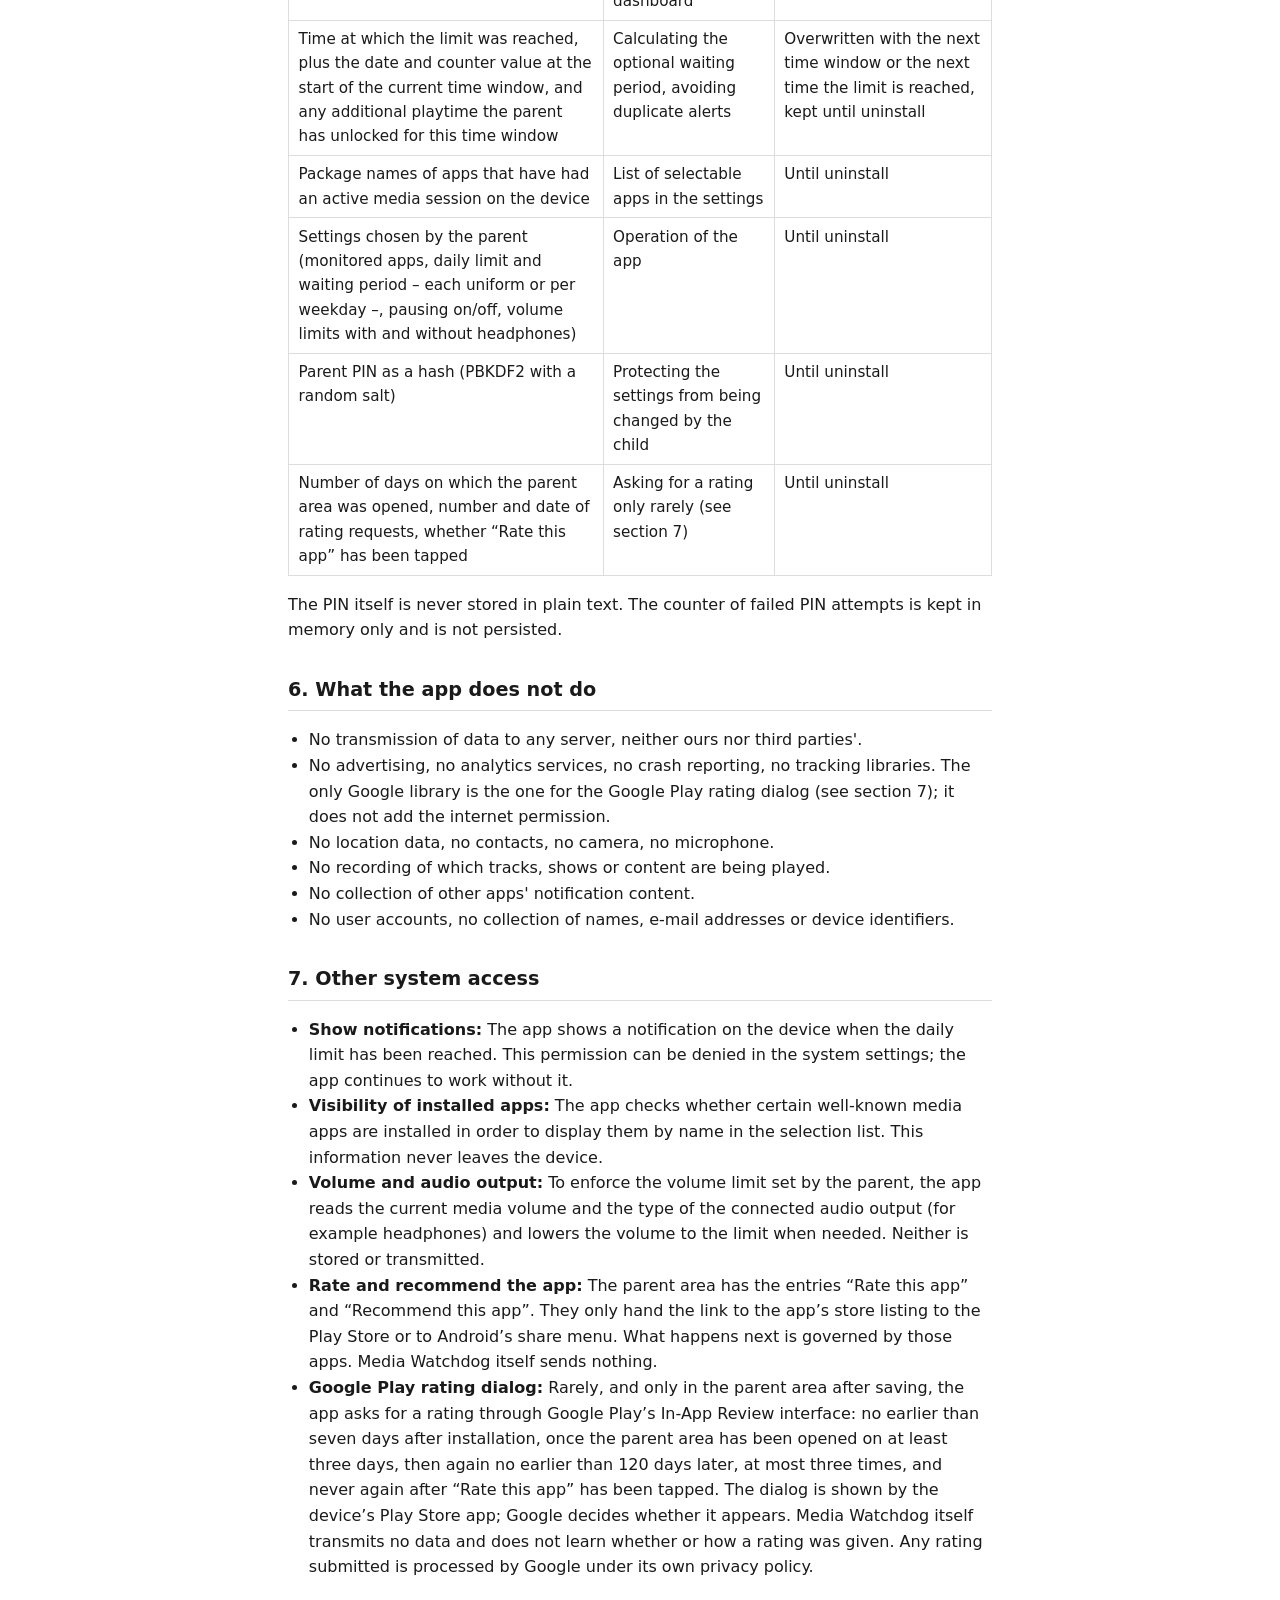
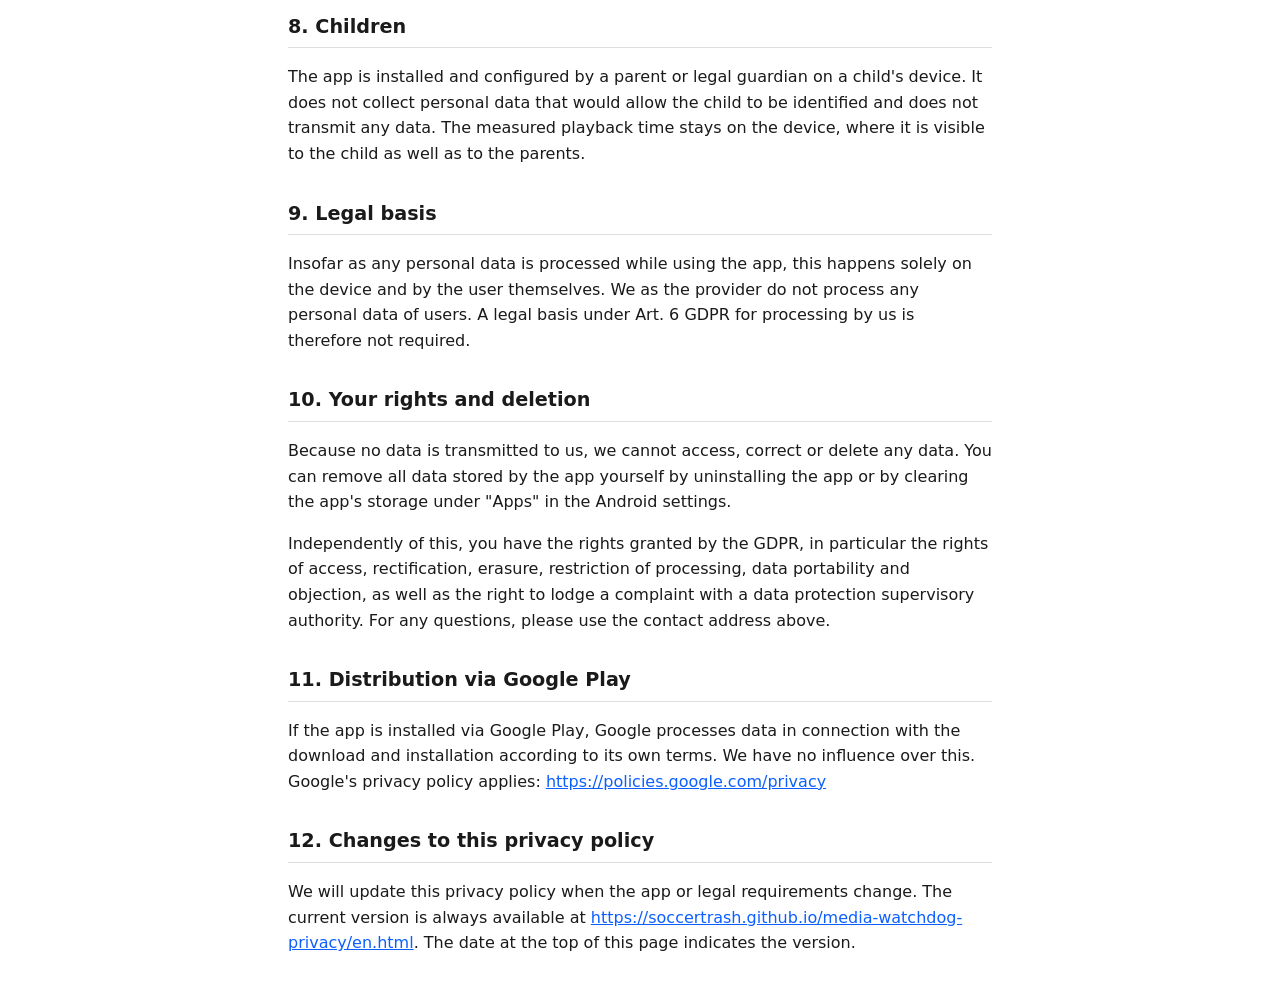
==== commit 741c6303: "Datenschutzerklärung, Stand 15. Oktober 2026 Erzeugt aus docs/datenschutz.md und docs/privacy.md im " ====
--- a/en.html
+++ b/en.html
@@ -9,7 +9,7 @@
 <body>
 
 <h1>Privacy Policy for Media Watchdog</h1>
-<p class="stand">Last updated: 4 October 2026</p>
+<p class="stand">Last updated: 15 October 2026</p>
 <p class="lang-switch"><a href="https://soccertrash.github.io/media-watchdog-privacy/">Deutsche Fassung</a></p>
 
 <h2>1. Controller</h2>
@@ -48,6 +48,7 @@
     <tr><td>Package names of apps that have had an active media session on the device</td><td>List of selectable apps in the settings</td><td>Until uninstall</td></tr>
     <tr><td>Settings chosen by the parent (monitored apps, daily limit and waiting period – each uniform or per weekday –, pausing on/off, volume limits with and without headphones)</td><td>Operation of the app</td><td>Until uninstall</td></tr>
     <tr><td>Parent PIN as a hash (PBKDF2 with a random salt)</td><td>Protecting the settings from being changed by the child</td><td>Until uninstall</td></tr>
+    <tr><td>Number of days on which the parent area was opened, number and date of rating requests, whether “Rate this app” has been tapped</td><td>Asking for a rating only rarely (see section 7)</td><td>Until uninstall</td></tr>
   </tbody>
 </table>
 <p>The PIN itself is never stored in plain text. The counter of failed PIN attempts is kept in memory only and is not persisted.</p>
@@ -55,7 +56,7 @@
 <h2>6. What the app does not do</h2>
 <ul>
   <li>No transmission of data to any server, neither ours nor third parties'.</li>
-  <li>No advertising, no analytics services, no crash reporting, no tracking libraries.</li>
+  <li>No advertising, no analytics services, no crash reporting, no tracking libraries. The only Google library is the one for the Google Play rating dialog (see section 7); it does not add the internet permission.</li>
   <li>No location data, no contacts, no camera, no microphone.</li>
   <li>No recording of which tracks, shows or content are being played.</li>
   <li>No collection of other apps' notification content.</li>
@@ -67,7 +68,8 @@
   <li><strong>Show notifications:</strong> The app shows a notification on the device when the daily limit has been reached. This permission can be denied in the system settings; the app continues to work without it.</li>
   <li><strong>Visibility of installed apps:</strong> The app checks whether certain well-known media apps are installed in order to display them by name in the selection list. This information never leaves the device.</li>
   <li><strong>Volume and audio output:</strong> To enforce the volume limit set by the parent, the app reads the current media volume and the type of the connected audio output (for example headphones) and lowers the volume to the limit when needed. Neither is stored or transmitted.</li>
-  <li><strong>Rate and recommend the app:</strong> The parent area has the entries “Rate this app” and “Recommend this app”. They only hand the link to the app’s store listing to the Play Store or to Android’s share menu. What happens next is governed by those apps. Media Watchdog itself sends nothing and never asks for a rating on its own.</li>
+  <li><strong>Rate and recommend the app:</strong> The parent area has the entries “Rate this app” and “Recommend this app”. They only hand the link to the app’s store listing to the Play Store or to Android’s share menu. What happens next is governed by those apps. Media Watchdog itself sends nothing.</li>
+  <li><strong>Google Play rating dialog:</strong> Rarely, and only in the parent area after saving, the app asks for a rating through Google Play’s In-App Review interface: no earlier than seven days after installation, once the parent area has been opened on at least three days, then again no earlier than 120 days later, at most three times, and never again after “Rate this app” has been tapped. The dialog is shown by the device’s Play Store app; Google decides whether it appears. Media Watchdog itself transmits no data and does not learn whether or how a rating was given. Any rating submitted is processed by Google under its own privacy policy.</li>
 </ul>
 
 <h2>8. Children</h2>
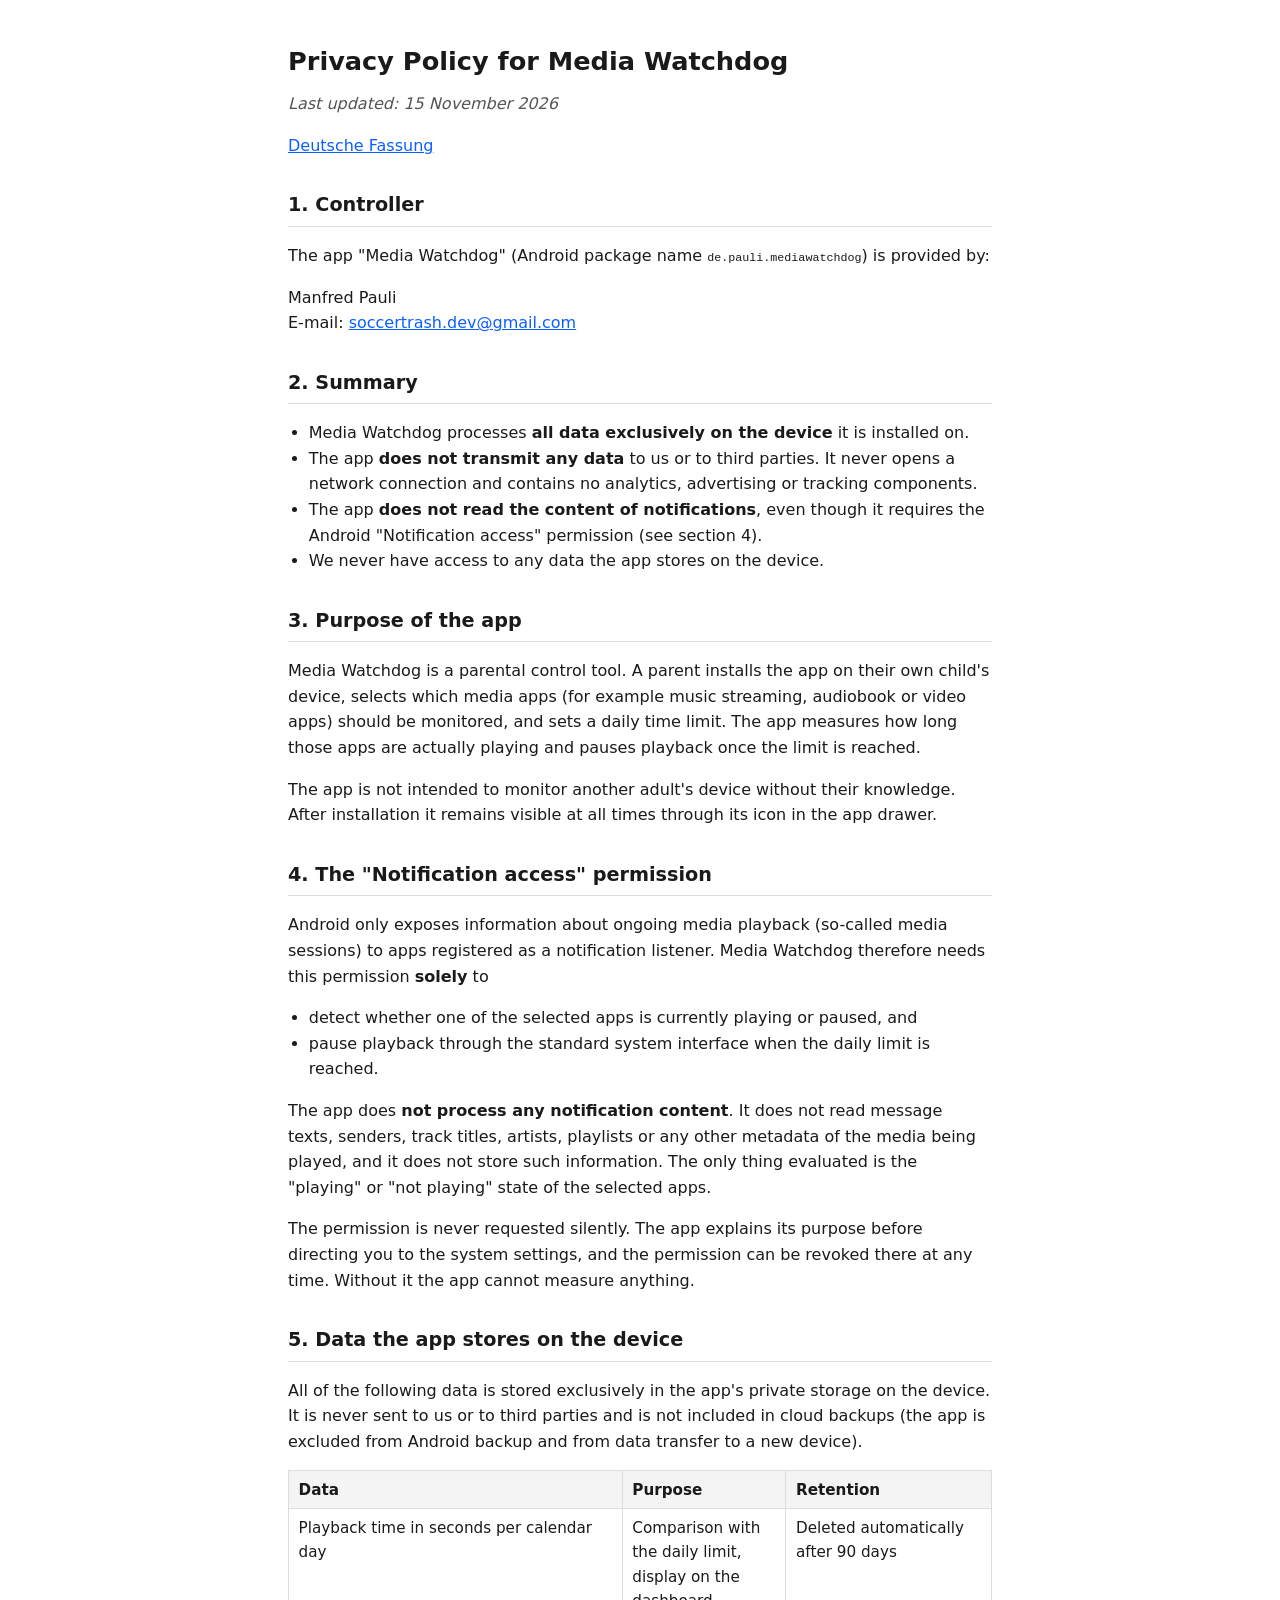
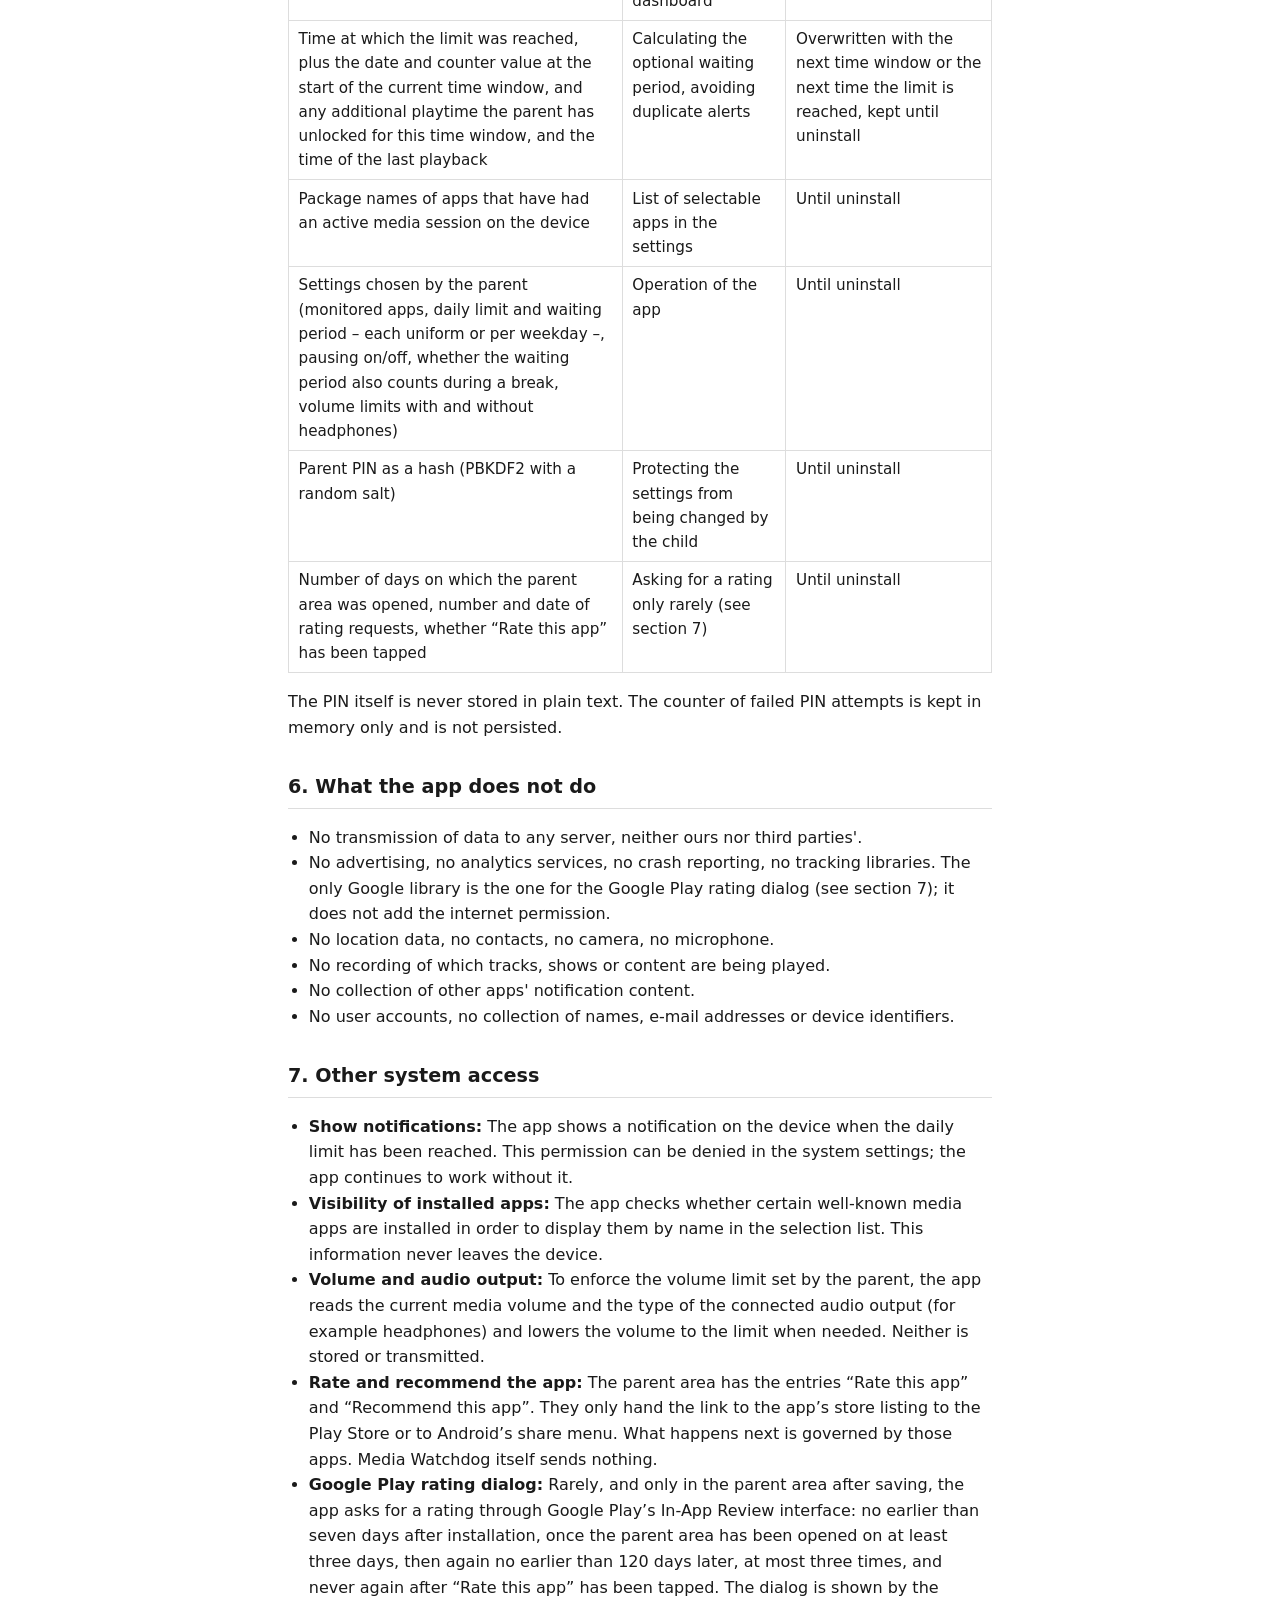
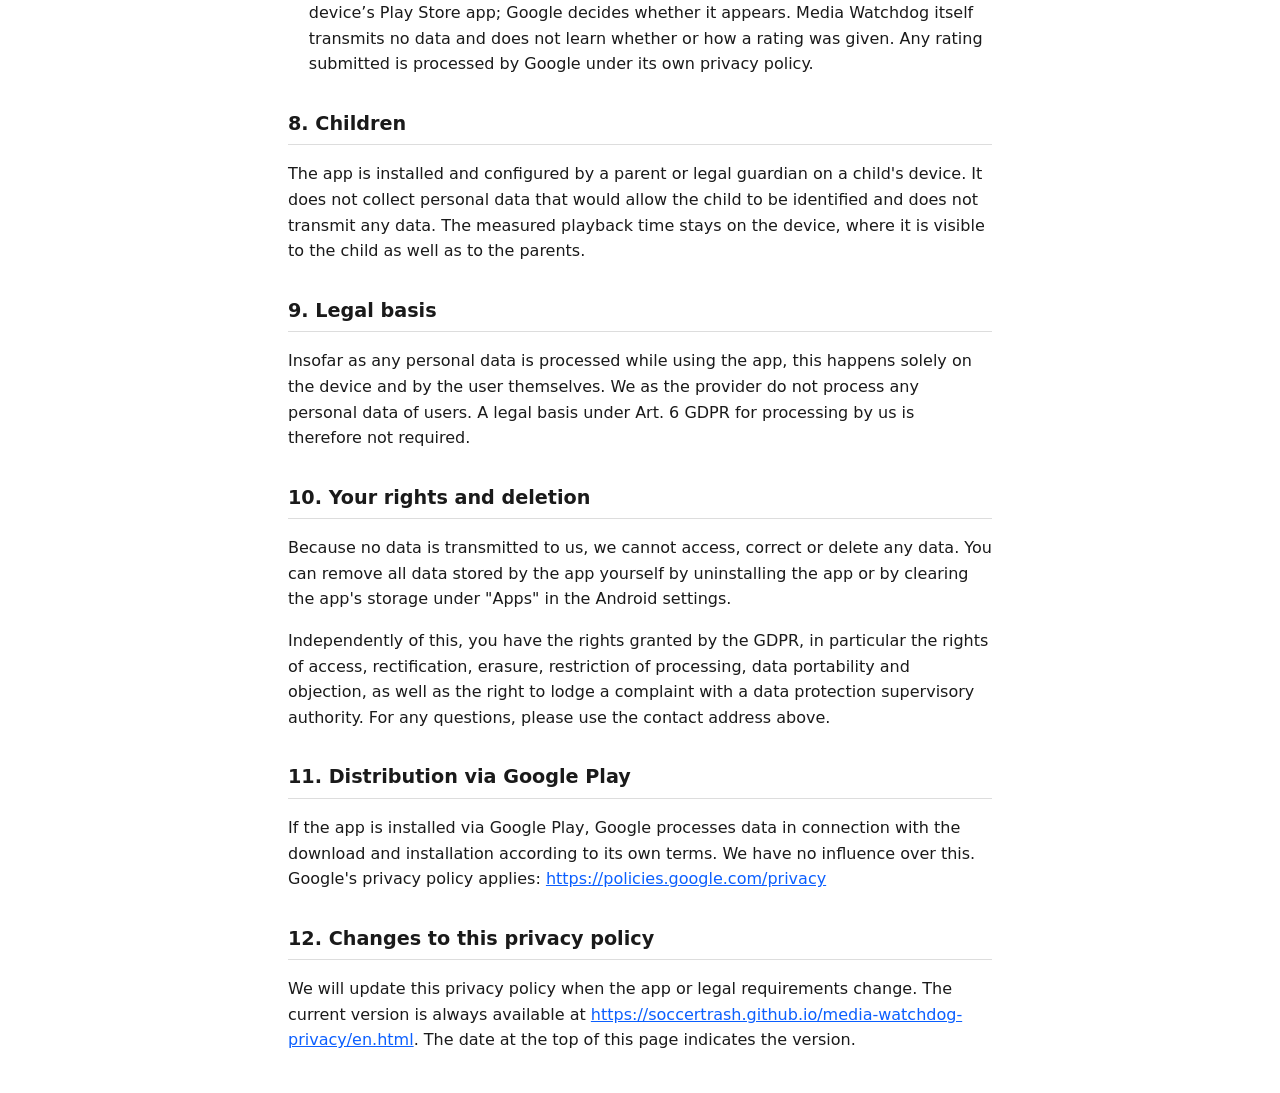
==== commit e463e6b4: "Datenschutzerklärung, Stand 15. November 2026 Erzeugt aus docs/datenschutz.md und docs/privacy.md im" ====
--- a/en.html
+++ b/en.html
@@ -9,7 +9,7 @@
 <body>
 
 <h1>Privacy Policy for Media Watchdog</h1>
-<p class="stand">Last updated: 15 October 2026</p>
+<p class="stand">Last updated: 15 November 2026</p>
 <p class="lang-switch"><a href="https://soccertrash.github.io/media-watchdog-privacy/">Deutsche Fassung</a></p>
 
 <h2>1. Controller</h2>
@@ -44,9 +44,9 @@
   <thead><tr><th>Data</th><th>Purpose</th><th>Retention</th></tr></thead>
   <tbody>
     <tr><td>Playback time in seconds per calendar day</td><td>Comparison with the daily limit, display on the dashboard</td><td>Deleted automatically after 90 days</td></tr>
-    <tr><td>Time at which the limit was reached, plus the date and counter value at the start of the current time window, and any additional playtime the parent has unlocked for this time window</td><td>Calculating the optional waiting period, avoiding duplicate alerts</td><td>Overwritten with the next time window or the next time the limit is reached, kept until uninstall</td></tr>
+    <tr><td>Time at which the limit was reached, plus the date and counter value at the start of the current time window, and any additional playtime the parent has unlocked for this time window, and the time of the last playback</td><td>Calculating the optional waiting period, avoiding duplicate alerts</td><td>Overwritten with the next time window or the next time the limit is reached, kept until uninstall</td></tr>
     <tr><td>Package names of apps that have had an active media session on the device</td><td>List of selectable apps in the settings</td><td>Until uninstall</td></tr>
-    <tr><td>Settings chosen by the parent (monitored apps, daily limit and waiting period – each uniform or per weekday –, pausing on/off, volume limits with and without headphones)</td><td>Operation of the app</td><td>Until uninstall</td></tr>
+    <tr><td>Settings chosen by the parent (monitored apps, daily limit and waiting period – each uniform or per weekday –, pausing on/off, whether the waiting period also counts during a break, volume limits with and without headphones)</td><td>Operation of the app</td><td>Until uninstall</td></tr>
     <tr><td>Parent PIN as a hash (PBKDF2 with a random salt)</td><td>Protecting the settings from being changed by the child</td><td>Until uninstall</td></tr>
     <tr><td>Number of days on which the parent area was opened, number and date of rating requests, whether “Rate this app” has been tapped</td><td>Asking for a rating only rarely (see section 7)</td><td>Until uninstall</td></tr>
   </tbody>
